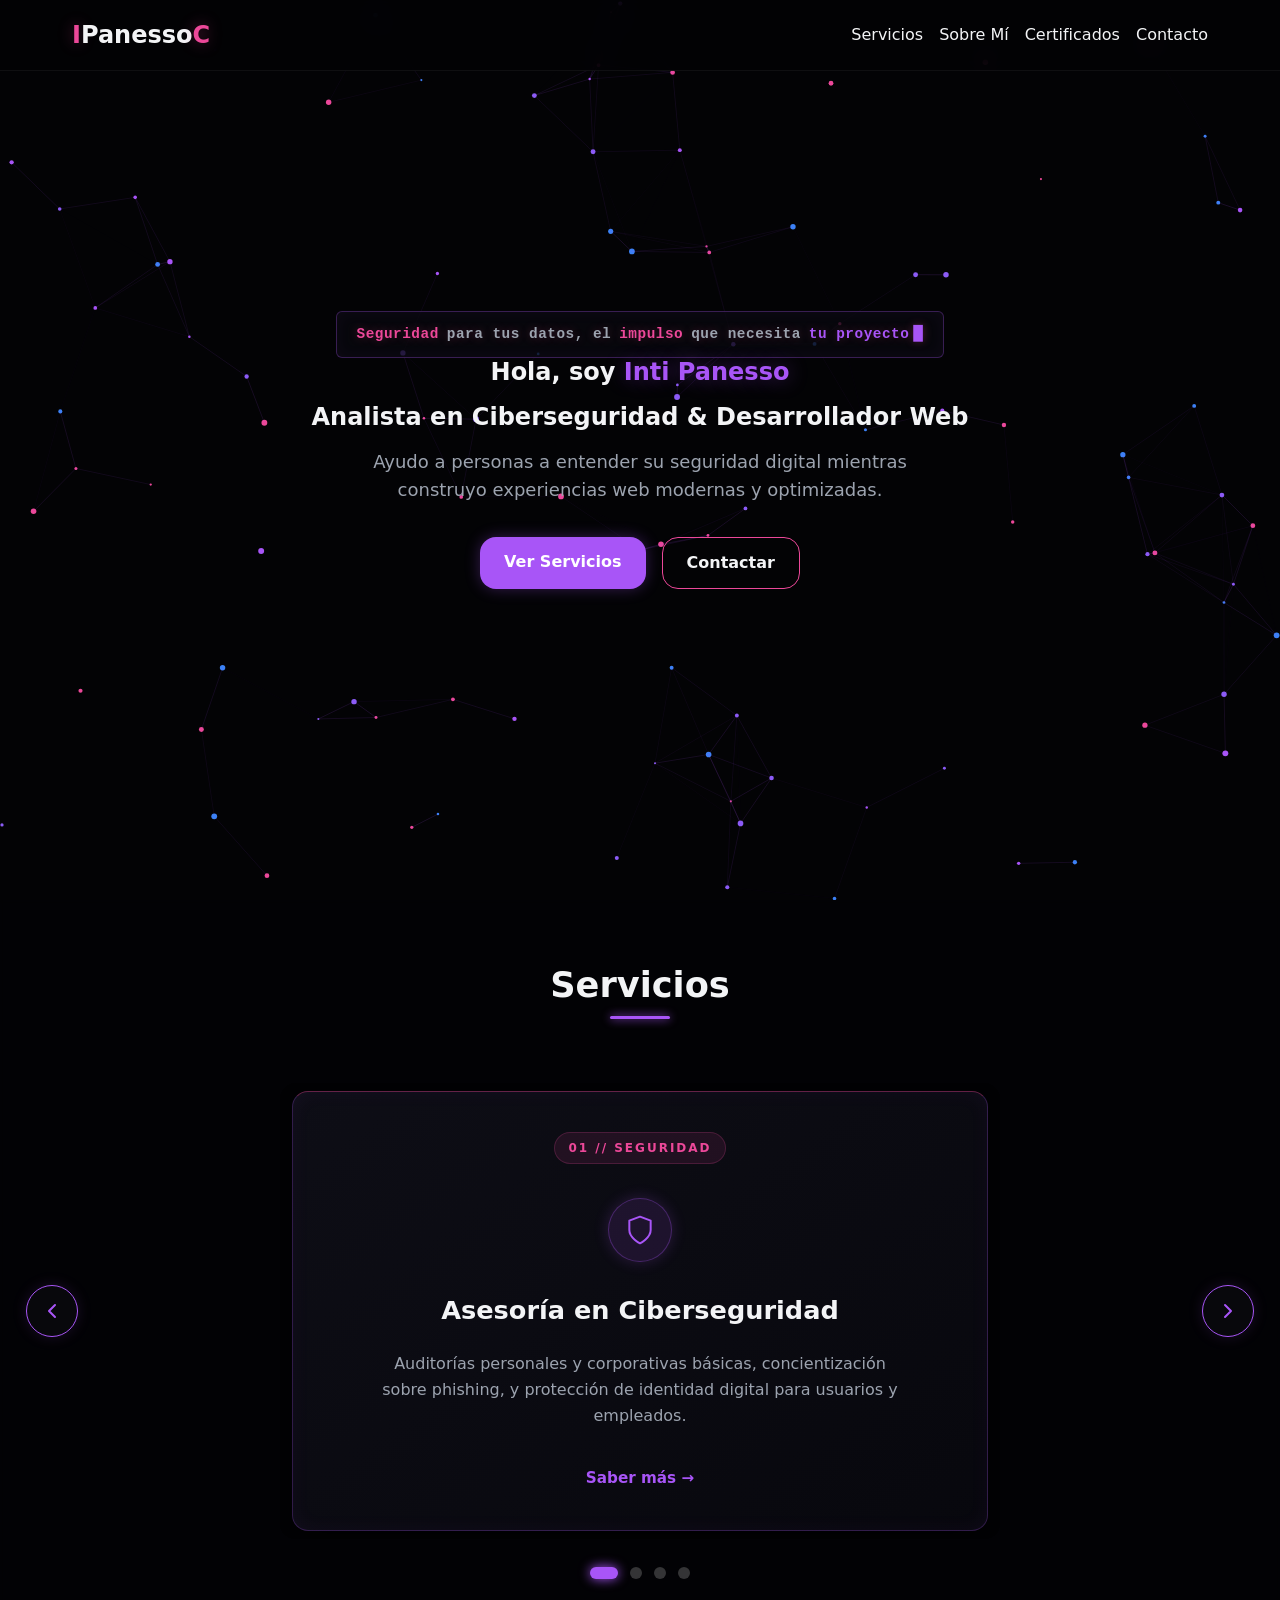
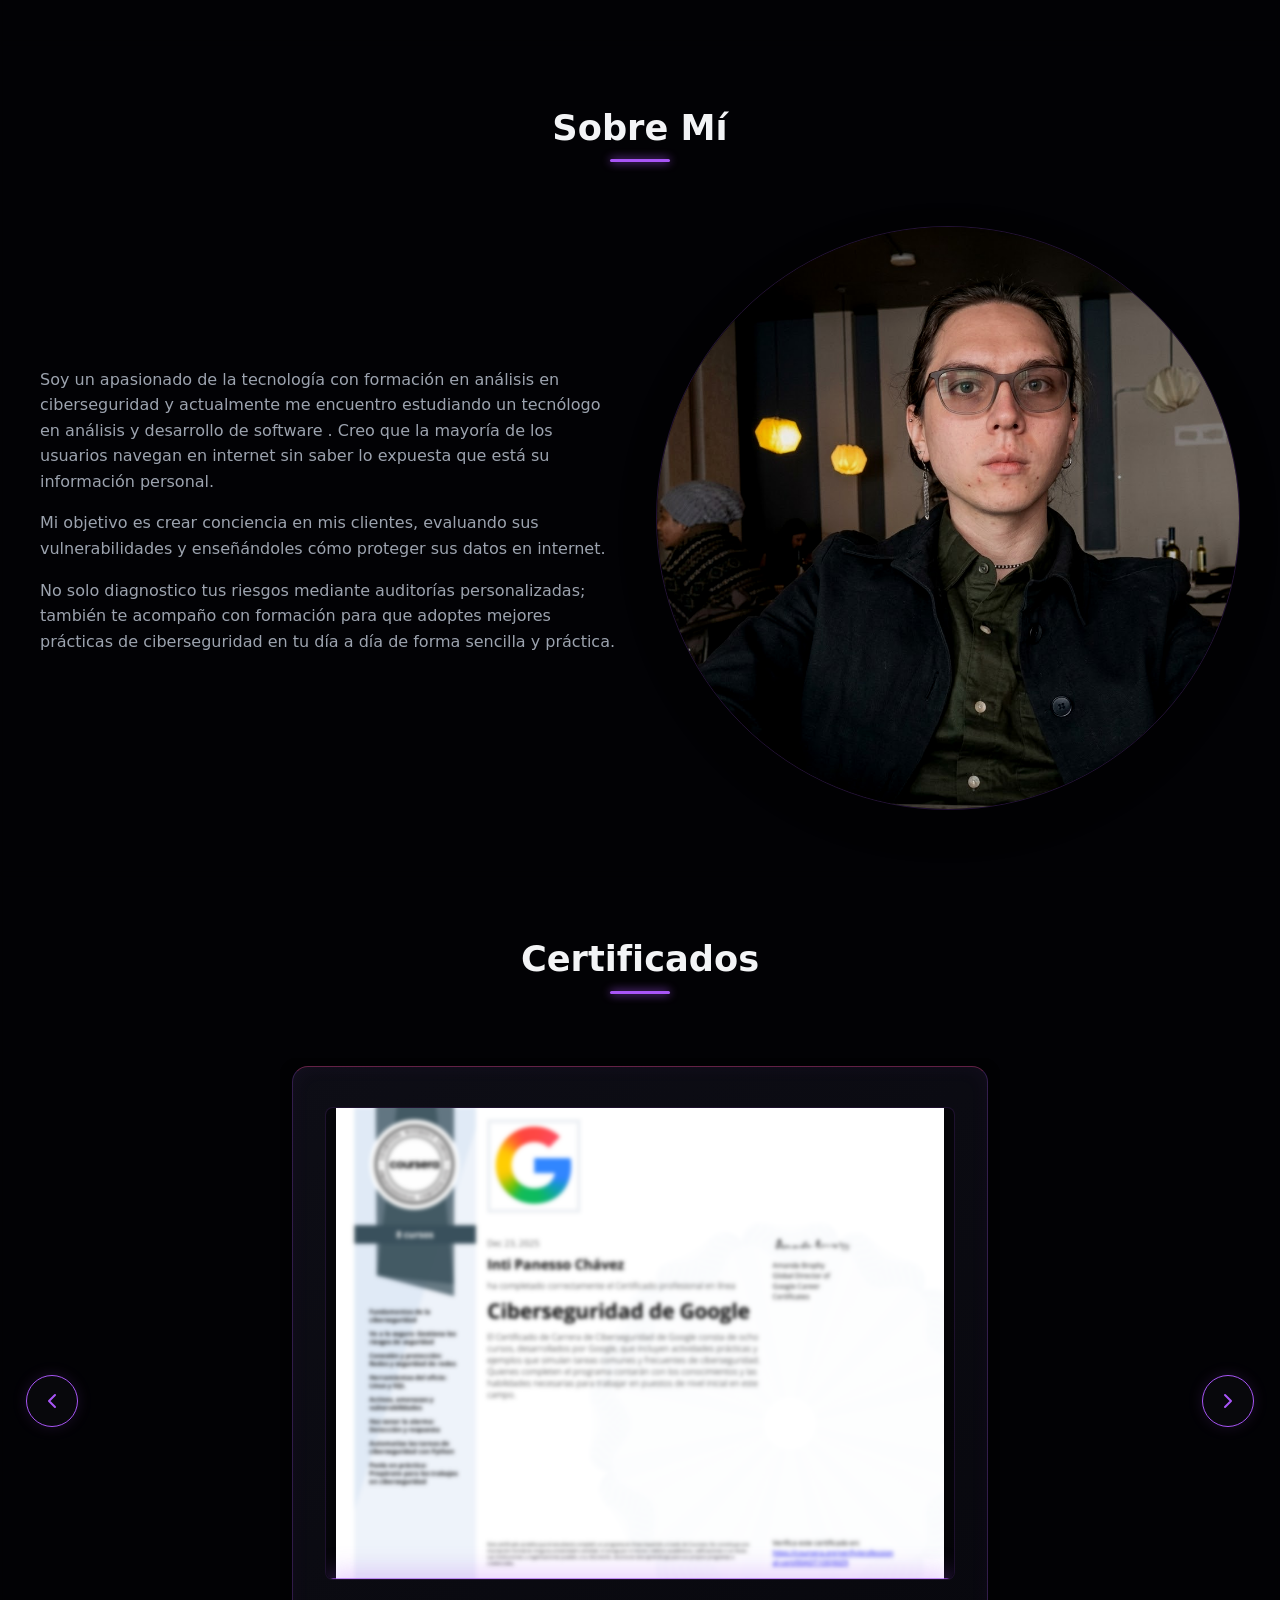
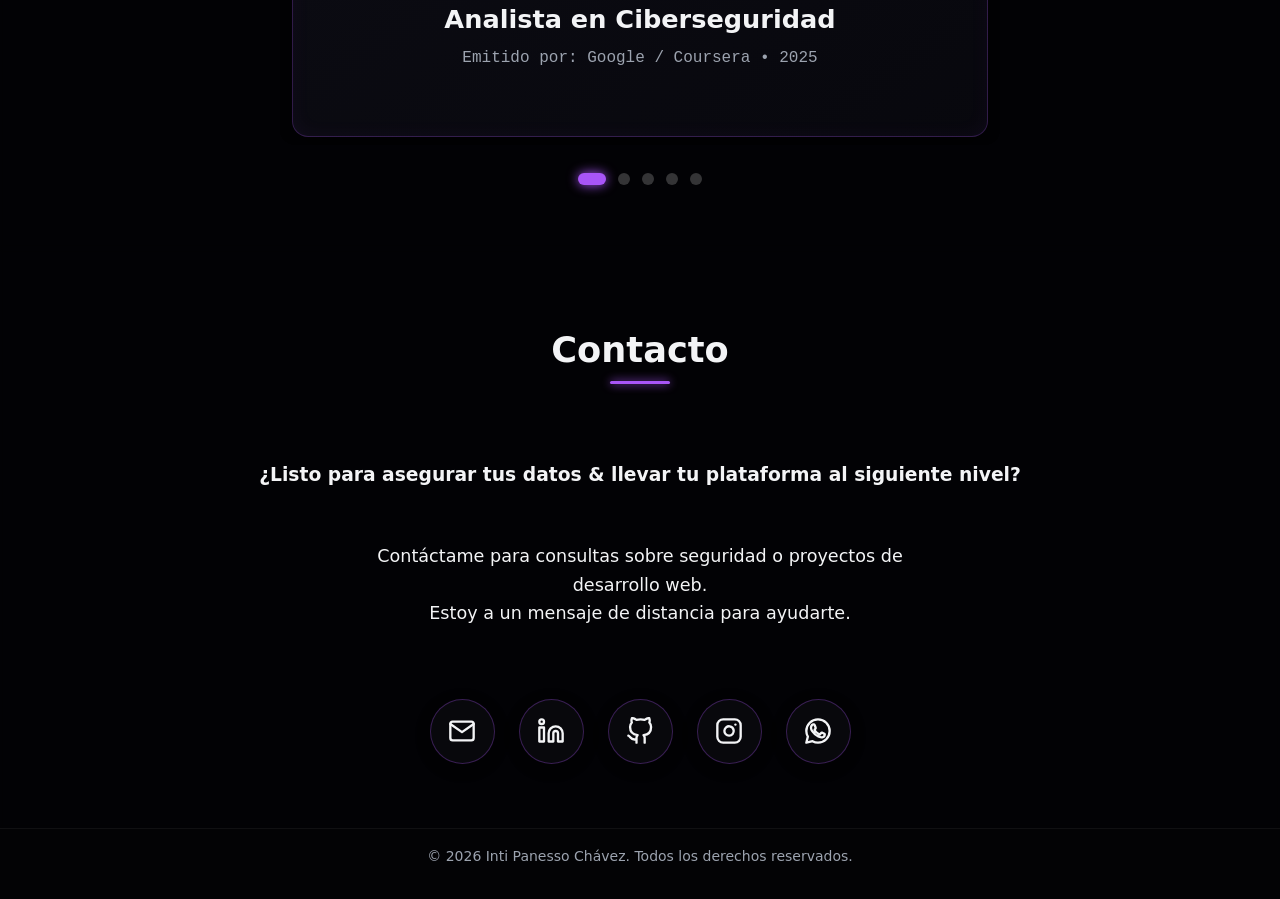
==== index.html @ 2a4e6e54 "Correcciones a texto about" ====
<!DOCTYPE html>
<html lang="es">
<head>
    <meta charset="UTF-8">
    <meta name="viewport" content="width=device-width, initial-scale=1.0">
    <title>IPanessoC | Portafolio Inti Panesso - Analista en Ciberseguridad & Desarrollador Web</title>
    <meta name="description" content="Sitio web personal y portafolio de IPanessoC (Inti Panesso C.). Analista en ciberseguridad, desarrollador, proyectos y contacto.">
    <meta name="robots" content="index, follow">
    <link rel="stylesheet" href="styles.css">
</head>
<body>
    <!-- Canvas de Fondo Global -->
    <canvas id="cyber-canvas"></canvas>

    <header class="header">
        <nav class="nav-container">
            <a href="#hero" class="logo"><span>I</span>Panesso<span>C</span></a>
            <!-- Botón Hamburguesa (Oculto en Desktop) -->
            <button class="mobile-menu-toggle" aria-label="Abrir menú" aria-expanded="false">
                <span class="bar top"></span>
                <span class="bar middle"></span>
                <span class="bar bottom"></span>
            </button>
            <ul class="nav-links">
                <li><a href="#services">Servicios</a></li>
                <li><a href="#about">Sobre Mí</a></li>
                <li><a href="#certificates">Certificados</a></li>
                <li><a href="#contact">Contacto</a></li>
            </ul>
        </nav>
    </header>

    <main class="main-content">
        <section id="hero" class="hero-section">
            <div class="hero-content">
                <!-- Carrusel terminal -->
                <div class="tagline terminal-tagline">
                    <span class="prompt">Seguridad</span> 
                    <span class="static-text"> para tus datos, el </span> 
                    <span class="prompt">impulso</span>
                    <span class="static-text"> que necesita</span> 
                    <span class="typing-container">
                        <span id="typewriter-target"></span><span class="cursor">█</span>
                    </span>
                </div>
                <h1>Hola, soy <span>Inti Panesso</span></h1>
                <h2>Analista en Ciberseguridad & Desarrollador Web</h2>
                <p class="hero-description">
                    Ayudo a personas a entender su seguridad digital mientras construyo experiencias web modernas y optimizadas.
                </p>
                <div class="cta-group">
                    <a href="#services" class="btn btn-primary">Ver Servicios</a>
                    <a href="#contact" class="btn btn-secondary">Contactar</a>
                </div>
            </div>
        </section>

        <div class="swipe-tutorial-overlay" id="swipe-tutorial" aria-hidden="true">
            <div class="tutorial-content">
                <div class="tutorial-icon">
                    <!-- Ícono simple de ratón/touchpad con flechas -->
                    <svg viewBox="0 0 24 24" fill="none" stroke="currentColor" stroke-width="2">
                        <path d="M7 11V7a5 5 0 0 1 10 0v4"></path>
                        <rect x="4" y="11" width="16" height="10" rx="2"></rect>
                        <path d="M9 16h6"></path>
                        <path d="M2 12h2m16 0h2"></path> <!-- Flechas laterales -->
                    </svg>
                </div>
                <p>Desliza para explorar</p>
            </div>
        </div>

        <!-- CARRUSEL DE SERVICIOS OPTIMIZADO -->
        <section id="services" class="section services-carousel-section">
            <div class="container">
                <h2 class="section-title">Servicios</h2>
            </div>
            
            <div class="carousel-wrapper">
                <!-- Botón Anterior -->
                <button class="carousel-btn prev-btn" aria-label="Servicio anterior">
                    <svg width="24" height="24" viewBox="0 0 24 24" fill="none" stroke="currentColor" stroke-width="2" stroke-linecap="round" stroke-linejoin="round">
                        <polyline points="15 18 9 12 15 6"></polyline>
                    </svg>
                </button>

                <!-- Área visible del carrusel -->
                <div class="carousel-viewport" tabindex="0" aria-label="Carrusel de servicios">
                    <div class="carousel-track">
                        <!-- Tarjeta 1 -->
                        <div class="carousel-slide">
                            <article class="service-card-content">
                                <div class="card-badge">01 // SEGURIDAD</div>
                                <div class="card-icon">
                                    <svg width="32" height="32" viewBox="0 0 24 24" fill="none" stroke="currentColor" stroke-width="1.5" stroke-linecap="round" stroke-linejoin="round"><path d="M12 22s8-4 8-10V5l-8-3-8 3v7c0 6 8 10 8 10z"></path></svg>
                                </div>
                                <h3>Asesoría en Ciberseguridad</h3>
                                <p>Auditorías personales y corporativas básicas, concientización sobre phishing, y protección de identidad digital para usuarios y empleados.</p>
                                <a href="#contact" class="card-link">Saber más &rarr;</a>
                            </article>
                        </div>
                        <!-- Tarjeta 2 -->
                        <div class="carousel-slide">
                            <article class="service-card-content">
                                <div class="card-badge">02 // DESARROLLO</div>
                                <div class="card-icon">
                                    <svg width="32" height="32" viewBox="0 0 24 24" fill="none" stroke="currentColor" stroke-width="1.5" stroke-linecap="round" stroke-linejoin="round"><polyline points="16 18 22 12 16 6"></polyline><polyline points="8 6 2 12 8 18"></polyline></svg>
                                </div>
                                <h3>Desarrollo Web Front-End</h3>
                                <p>Creación de sitios web modernos, responsivos y seguros utilizando las mejores prácticas de HTML, CSS y arquitecturas escalables.</p>
                                <a href="#contact" class="card-link">Saber más &rarr;</a>
                            </article>
                        </div>
                        <!-- Tarjeta 3 -->
                        <div class="carousel-slide">
                            <article class="service-card-content">
                                <div class="card-badge">03 // AUDITORÍA</div>
                                <div class="card-icon">
                                    <svg width="32" height="32" viewBox="0 0 24 24" fill="none" stroke="currentColor" stroke-width="1.5" stroke-linecap="round" stroke-linejoin="round"><circle cx="11" cy="11" r="8"></circle><line x1="21" y1="21" x2="16.65" y2="16.65"></line></svg>
                                </div>
                                <h3>Análisis de Vulnerabilidades</h3>
                                <p>Evaluación de aplicaciones web para detectar fallos de seguridad comunes antes de que puedan ser explotados por atacantes.</p>
                                <a href="#contact" class="card-link">Saber más &rarr;</a>
                            </article>
                        </div>
                        <!-- Tarjeta 4 -->
                        <div class="carousel-slide">
                            <article class="service-card-content">
                                <div class="card-badge">04 // INTELIGENCIA ARTIFICIAL</div>
                                <div class="card-icon">
                                    <svg width="32" height="32" viewBox="0 0 24 24" fill="none" stroke="currentColor" stroke-width="1.5" stroke-linecap="round" stroke-linejoin="round">
                                        <rect x="4" y="4" width="16" height="16" rx="2" ry="2"></rect>
                                        <rect x="9" y="9" width="6" height="6"></rect>
                                        <line x1="9" y1="1" x2="9" y2="4"></line>
                                        <line x1="15" y1="1" x2="15" y2="4"></line>
                                        <line x1="9" y1="20" x2="9" y2="23"></line>
                                        <line x1="15" y1="20" x2="15" y2="23"></line>
                                        <line x1="20" y1="9" x2="23" y2="9"></line>
                                        <line x1="20" y1="14" x2="23" y2="14"></line>
                                        <line x1="1" y1="9" x2="4" y2="9"></line>
                                        <line x1="1" y1="14" x2="4" y2="14"></line>
                                    </svg>
                                </div>
                                <h3>Optimización con Inteligencia Artificial</h3>
                                <p>Servicio de asistencia y consultoría (Prompter) para integrar herramientas de IA en tus flujos de trabajo diarios. Creación de prompts efectivos y automatización de tareas para multiplicar tu productividad.</p>
                                <a href="#contact" class="card-link">Saber más &rarr;</a>
                            </article>
                        </div>
                    </div>
                </div>

                <!-- Botón Siguiente -->
                <button class="carousel-btn next-btn" aria-label="Servicio siguiente">
                    <svg width="24" height="24" viewBox="0 0 24 24" fill="none" stroke="currentColor" stroke-width="2" stroke-linecap="round" stroke-linejoin="round">
                        <polyline points="9 18 15 12 9 6"></polyline>
                    </svg>
                </button>
            </div>

            <!-- Indicadores (Dots) de navegación -->
            <div class="carousel-dots" id="carousel-dots" aria-label="Indicadores de diapositiva"></div>
        </section>

        <section id="about" class="section">
            <div class="container">
                <h2 class="section-title">Sobre Mí</h2>
                <div class="grid-2-cols">
                    <div class="text-content">
                        <p>Soy un apasionado de la tecnología con formación en análisis en ciberseguridad y actualmente me encuentro estudiando un tecnólogo en análisis y desarrollo de software . Creo que la mayoría de los usuarios navegan en internet sin saber lo expuesta que está su información personal.</p>
                        <p>Mi objetivo es crear conciencia en mis clientes, evaluando sus vulnerabilidades y enseñándoles cómo proteger sus datos en internet.</p>
                        <p>No solo diagnostico tus riesgos mediante auditorías personalizadas; también te acompaño con formación para que adoptes mejores prácticas de ciberseguridad en tu día a día de forma sencilla y práctica.</p>
                    </div>
                    <div class="image-placeholder">
                        <img src="assets/fotoProfesional2.jpg" alt="Foto-Profesional" class="profile-image">
                    </div>
                </div>
            </div>
        </section>

        <!-- CARRUSEL DE CERTIFICACIONES -->
        <section id="certificates" class="section services-carousel-section">
            <div class="container">
                <h2 class="section-title">Certificados</h2>
            </div>
            <div class="carousel-module">
                <div class="carousel-wrapper">
                    
                    <!-- Controles -->
                    <button class="carousel-btn prev-btn" aria-label="Certificado anterior">
                        <svg width="24" height="24" viewBox="0 0 24 24" fill="none" stroke="currentColor" stroke-width="2" stroke-linecap="round" stroke-linejoin="round"><polyline points="15 18 9 12 15 6"></polyline></svg>
                    </button>

                    <div class="carousel-viewport" tabindex="0" aria-label="Carrusel de certificaciones">
                        <div class="carousel-track">
                            
                            <!-- Tarjeta de Certificado 1 -->
                            <div class="carousel-slide">
                                <article class="service-card-content cert-card">
                                    <a href="https://coursera.org/share/a89c77ea6b2059156a24b8277c5ef725" target="_blank" rel="noopener noreferrer" class="cert-image-wrapper">
                                        <img src="assets/certificadosEditados/Ciberseguridad de Google.png" alt="Certificado Ciberseguridad de Google" class="cert-img">
                                        
                                        <!-- Capa superpuesta (Overlay) -->
                                        <div class="cert-overlay">
                                            <p>Documento difuminado por seguridad. Haz clic aquí para ver la credencial oficial.</p>
                                        </div>
                                    </a>
                                    <div class="cert-text">
                                        <h3>Analista en Ciberseguridad</h3>
                                        <p>Emitido por:  Google / Coursera &bull; 2025</p>
                                    </div>
                                </article>
                            </div>

                            <!-- Tarjeta de Certificado 2 -->
                            <div class="carousel-slide">
                                <article class="service-card-content cert-card">
                                    <a href="https://coursera.org/share/e797d21c385540ccc65fad537aad1af3" target="_blank" rel="noopener noreferrer" class="cert-image-wrapper">
                                        <img src="assets/certificadosEditados/Google AI Essentials.png" alt="Certificado Google AI Essentials" class="cert-img">
                                        
                                        <!-- Capa superpuesta (Overlay) -->
                                        <div class="cert-overlay">
                                            <p>Documento difuminado por seguridad. Haz clic aquí para ver la credencial oficial.</p>
                                        </div>
                                    </a>
                                    <div class="cert-text">
                                        <h3> AI Essentials</h3>
                                        <p>Emitido por: Google / Coursera &bull; 2025</p>
                                    </div>
                                </article>
                            </div>

                            <!-- Tarjeta de Certificado 3 -->
                            <div class="carousel-slide">
                                <article class="service-card-content cert-card">
                                    <a href="https://coursera.org/share/20d06b09e0f05317a1068eca9f57a782" target="_blank" rel="noopener noreferrer" class="cert-image-wrapper">
                                        <img src="assets/certificadosEditados/Google Prompting Essentials.png" alt="Certificado Google Prompting Essential" class="cert-img">
                                        
                                        <!-- Capa superpuesta (Overlay) -->
                                        <div class="cert-overlay">
                                            <p>Documento difuminado por seguridad. Haz clic aquí para ver la credencial oficial.</p>
                                        </div>
                                    </a>
                                    <div class="cert-text">
                                        <h3> Prompting Essentials</h3>
                                        <p>Emitido por: Google / Coursera &bull; 2025</p>
                                    </div>
                                </article>
                            </div>

                            <!-- Tarjeta de Certificado 4 -->
                            <div class="carousel-slide">
                                <article class="service-card-content cert-card">
                                    <a href="https://platzi.com/p/Inti_Panesso/ruta/30052-ruta/diploma/detalle/" target="_blank" rel="noopener noreferrer" class="cert-image-wrapper">
                                        <img src="assets/certificadosEditados/fundamentos-programacion-software.png" alt="Certificado ruta fundamentos programacion de software" class="cert-img">
                                        
                                        <!-- Capa superpuesta (Overlay) -->
                                        <div class="cert-overlay">
                                            <p>Documento difuminado por seguridad. Haz clic aquí para ver la credencial oficial.</p>
                                        </div>
                                    </a>
                                    <div class="cert-text">
                                        <h3> Fundamentos de ingeniería de software</h3>
                                        <p>Emitido por: Platzi &bull; 2025</p>
                                    </div>
                                </article>
                            </div>

                            <!-- Tarjeta de Certificado 5 -->
                            <div class="carousel-slide">
                                <article class="service-card-content cert-card">
                                    <a href="https://platzi.com/p/Inti_Panesso/curso/12323-course/diploma/detalle/" target="_blank" rel="noopener noreferrer" class="cert-image-wrapper">
                                        <img src="assets/certificadosEditados/Prompt Engineering.png" alt="Certificado Prompt Engineering" class="cert-img">
                                        
                                        <!-- Capa superpuesta (Overlay) -->
                                        <div class="cert-overlay">
                                            <p>Documento difuminado por seguridad. Haz clic aquí para ver la credencial oficial.</p>
                                        </div>
                                    </a>
                                    <div class="cert-text">
                                        <h3> Prompt Engineering</h3>
                                        <p>Emitido por: Platzi &bull; 2026</p>
                                    </div>
                                </article>
                            </div>

                        </div>
                    </div>

                    <button class="carousel-btn next-btn" aria-label="Certificado siguiente">
                        <svg width="24" height="24" viewBox="0 0 24 24" fill="none" stroke="currentColor" stroke-width="2" stroke-linecap="round" stroke-linejoin="round"><polyline points="9 18 15 12 9 6"></polyline></svg>
                    </button>
                </div>    
                
                <!-- Puntos dinámicos -->
                <div class="carousel-dots" aria-label="Indicadores de diapositiva"></div>
            </div>
        </section>

        <section id="contact" class="section">
            <div class="container text-center">
                <h2 class="section-title">Contacto</h2>
                <h3>¿Listo para asegurar tus datos & llevar tu plataforma al siguiente nivel?</h3>
                <p>Contáctame para consultas sobre seguridad o proyectos de desarrollo web.
                <br>
                Estoy a un mensaje de distancia para ayudarte.</p>
                <div class="social-bubbles mt-2">
                    <!-- Gmail -->
                    <a href="mailto:intipanessochavez@gmail.com" class="social-bubble gmail" aria-label="Contáctame por correo" data-tooltip="intipanessochavez@gmail.com">
                        <svg viewBox="0 0 24 24" fill="none" stroke="currentColor" stroke-width="2" stroke-linecap="round" stroke-linejoin="round"><path d="M4 4h16c1.1 0 2 .9 2 2v12c0 1.1-.9 2-2 2H4c-1.1 0-2-.9-2-2V6c0-1.1.9-2 2-2z"></path><polyline points="22,6 12,13 2,6"></polyline></svg>
                    </a>
                    
                    <!-- LinkedIn (NUEVO) -->
                    <a href="https://www.linkedin.com/in/inti-panesso-chávez-2b2260362" target="_blank" rel="noopener noreferrer" class="social-bubble linkedin" aria-label="Conecta conmigo en LinkedIn" data-tooltip="Inti Panesso Chávez">
                        <svg viewBox="0 0 24 24" fill="none" stroke="currentColor" stroke-width="2" stroke-linecap="round" stroke-linejoin="round"><path d="M16 8a6 6 0 0 1 6 6v7h-4v-7a2 2 0 0 0-2-2 2 2 0 0 0-2 2v7h-4v-7a6 6 0 0 1 6-6z"></path><rect x="2" y="9" width="4" height="12"></rect><circle cx="4" cy="4" r="2"></circle></svg>
                    </a>

                    <!-- GitHub -->
                    <a href="https://github.com/IPanessoC" target="_blank" rel="noopener noreferrer" class="social-bubble github" aria-label="Visita mi perfil de GitHub" data-tooltip="@IPanessoC">
                        <svg viewBox="0 0 24 24" fill="none" stroke="currentColor" stroke-width="2" stroke-linecap="round" stroke-linejoin="round"><path d="M9 19c-5 1.5-5-2.5-7-3m14 6v-3.87a3.37 3.37 0 0 0-.94-2.61c3.14-.35 6.44-1.54 6.44-7A5.44 5.44 0 0 0 20 4.77 5.07 5.07 0 0 0 19.91 1S18.73.65 16 2.48a13.38 13.38 0 0 0-7 0C6.27.65 5.09 1 5.09 1A5.07 5.07 0 0 0 5 4.77a5.44 5.44 0 0 0-1.5 3.78c0 5.42 3.3 6.61 6.44 7A3.37 3.37 0 0 0 9 18.13V22"></path></svg>
                    </a>
                    
                    <!-- Instagram -->
                    <a href="https://instagram.com/tu-usuario" target="_blank" rel="noopener noreferrer" class="social-bubble instagram" aria-label="Sígueme en Instagram" data-tooltip="@IG">
                        <svg viewBox="0 0 24 24" fill="none" stroke="currentColor" stroke-width="2" stroke-linecap="round" stroke-linejoin="round"><rect x="2" y="2" width="20" height="20" rx="5" ry="5"></rect><path d="M16 11.37A4 4 0 1 1 12.63 8 4 4 0 0 1 16 11.37z"></path><line x1="17.5" y1="6.5" x2="17.51" y2="6.5"></line></svg>
                    </a>
                    
                    <!-- WhatsApp (CORREGIDO) -->
                    <a href="https://wa.me/573332356966" target="_blank" rel="noopener noreferrer" class="social-bubble whatsapp" aria-label="Escríbeme por WhatsApp" data-tooltip="+57 333 2356966">
                        <svg viewBox="0 0 24 24" fill="none" stroke="currentColor" stroke-width="2" stroke-linecap="round" stroke-linejoin="round">
                            <path d="M17.498 14.382c-.301-.15-1.767-.867-2.04-.966-.273-.101-.473-.15-.673.15-.197.295-.771.964-.944 1.162-.175.195-.349.21-.646.06-.297-.15-1.265-.476-2.411-1.502-.888-.79-1.486-1.77-1.66-2.07-.174-.3-.019-.465.13-.615.136-.135.301-.345.451-.523.146-.181.194-.301.297-.502.098-.203.048-.379-.029-.523-.071-.15-.67-1.616-.92-2.207-.241-.579-.487-.501-.671-.51l-.573-.01c-.198 0-.52.074-.792.369-.272.295-1.04 1.01-1.04 2.459s1.065 2.856 1.217 3.048c.146.2 2.074 3.167 5.021 4.437 2.946 1.27 2.946.846 3.47.785.518-.057 1.666-.68 1.9-1.34.23-.655.23-1.217.16-1.34-.069-.115-.271-.184-.572-.335z"></path>
                            <path d="M12.001 22.004c-1.644 0-3.25-.443-4.664-1.275L2 22l1.298-5.183A9.957 9.957 0 0 1 2 12c0-5.514 4.486-10 10-10s10 4.486 10 10-4.485 10-9.999 10z"></path>
                        </svg>
                    </a>
                </div>
            </div>
        </section>
    </main>

    <footer class="footer">
        <p>&copy; 2026 Inti Panesso Chávez. Todos los derechos reservados.</p>
    </footer>

    <!-- Dependencias de GSAP -->
    <script src="https://cdnjs.cloudflare.com/ajax/libs/gsap/3.12.2/gsap.min.js"></script>
    <script src="script.js"></script>
</body>
</html>
---- styles.css ----
/* Variables de CSS - Tema Oscuro Profundo (Cyberpunk Morado/Rosado) */
:root {
    --bg-main: #030305;
    --bg-alt: #09090E;
    --text-main: #F3F4F6;
    --text-muted: #9CA3AF;
    
    --accent-primary: #A855F7;   /* Púrpura eléctrico */
    --accent-secondary: #EC4899; /* Rosa neón */
    
    --font-sans: system-ui, -apple-system, sans-serif;
    --spacing-sm: 0.5rem;
    --spacing-md: 1rem;
    --spacing-lg: 2rem;
    --spacing-xl: 4rem;
    --border-radius: 16px;

    /* Dimensiones de las tarjetas */
    --card-min-height: 440px; 
}

* {
    margin: 0;
    padding: 0;
    box-sizing: border-box;
}

body {
    font-family: var(--font-sans);
    background-color: var(--bg-main);
    color: var(--text-main);
    line-height: 1.6;
    overflow-x: hidden;
}

/* Canvas de Fondo Global Fijo */
#cyber-canvas {
    position: fixed;
    top: 0;
    left: 0;
    width: 100vw;
    height: 100vh;
    z-index: -1; 
    pointer-events: none; 
    background: var(--bg-main);
}

/* Tipografía y Textos */
h1, h2, h3 { line-height: 1.2; margin-bottom: var(--spacing-md); }
h1 span { color: var(--accent-primary); text-shadow: 0 0 20px rgba(168, 85, 247, 0.4); }
p { color: var(--text-muted); margin-bottom: var(--spacing-md); }

/* Navegación */
.header {
    position: fixed;
    top: 0; width: 100%;
    background: rgba(3, 3, 5, 0.85);
    backdrop-filter: blur(12px);
    z-index: 100;
    border-bottom: 1px solid rgba(255,255,255,0.05);
}

.nav-container {
    display: flex;
    justify-content: space-between;
    align-items: center;
    padding: var(--spacing-md) var(--spacing-lg);
    max-width: 1200px;
    margin: 0 auto;
}

.logo { font-size: 1.5rem; font-weight: bold; color: var(--text-main); text-decoration: none; }
.logo span { color: var(--accent-secondary); text-shadow: 0 0 15px rgba(236, 72, 153, 0.4); }

.nav-links { display: flex; gap: var(--spacing-md); list-style: none; }
.nav-links a { color: var(--text-main); text-decoration: none; font-weight: 500; transition: color 0.3s; }
.nav-links a:hover { color: var(--accent-primary); }

/* Secciones Generales */
.section { 
    padding: var(--spacing-xl) var(--spacing-lg); 
    background: rgba(3, 3, 5, 0.4);
    backdrop-filter: blur(2px);
}
.container { max-width: 1200px; margin: 0 auto; }

.section-title { font-size: 2.2rem; text-align: center; margin-bottom: var(--spacing-xl); position: relative; }
.section-title::after {
    content: ''; display: block; width: 60px; height: 3px;
    background: var(--accent-primary); margin: 10px auto 0; border-radius: 2px;
    box-shadow: 0 0 10px var(--accent-primary);
}

/* Hero Section */
.hero-section {
    position: relative;
    min-height: 100vh;
    display: flex;
    align-items: center;
    padding: var(--spacing-lg);
}

.hero-content {
    max-width: 800px;
    margin: 0 auto;
    text-align: center;
}

.tagline { color: var(--accent-secondary); text-transform: uppercase; letter-spacing: 2px; font-size: 0.875rem; font-weight: 600; text-shadow: 0 0 10px rgba(236, 72, 153, 0.3); }
.hero-description { font-size: 1.125rem; max-width: 600px; margin: 0 auto var(--spacing-lg); }

/* Botones */
.btn {
    display: inline-block; padding: 0.75rem 1.5rem; border-radius: var(--border-radius);
    text-decoration: none; font-weight: 600; cursor: pointer; border: none;
    transition: transform 0.2s ease, box-shadow 0.2s ease;
}
.btn-primary { background-color: var(--accent-primary); color: #fff; box-shadow: 0 0 15px rgba(168, 85, 247, 0.3); }
.btn-primary:hover { box-shadow: 0 0 25px rgba(168, 85, 247, 0.6); transform: translateY(-2px); }
.btn-secondary { background-color: transparent; color: var(--text-main); border: 1px solid var(--accent-secondary); }
.btn-secondary:hover { background-color: rgba(236, 72, 153, 0.1); transform: translateY(-2px); }
.cta-group { display: flex; gap: 1rem; justify-content: center; }

.grid-2-cols { display: grid; grid-template-columns: 1fr; gap: var(--spacing-lg); }
@media (min-width: 768px) { .grid-2-cols { grid-template-columns: 1fr 1fr; align-items: center; } }
.placeholder-box { width: 100%; height: 300px; background: rgba(9, 9, 14, 0.8); border: 2px dashed rgba(168, 85, 247, 0.3); display: flex; align-items: center; justify-content: center; border-radius: var(--border-radius); color: var(--text-muted); }

/* =========================================
   EFECTO TERMINAL (TYPEWRITER)
   ========================================= */
.terminal-tagline {
    display: inline-flex;
    align-items: center;
    flex-wrap: wrap;
    justify-content: center;
    gap: 0.5rem;
    
    /* Estética de consola */
    font-family: "Fira Code", "Courier New", monospace; 
    font-size: 0.9rem;
    text-transform: none; /* Sobrescribimos el uppercase original */
    letter-spacing: 0.5px;
    
    background: rgba(9, 9, 14, 0.8);
    padding: 0.6rem 1.2rem;
    border-radius: 6px;
    border: 1px solid rgba(168, 85, 247, 0.3); /* Morado base */
    box-shadow: inset 0 0 15px rgba(168, 85, 247, 0.05);
}

.terminal-tagline .prompt {
    color: var(--accent-secondary); /* Rosa para contrastar el inicio */
    font-weight: bold;
}

.terminal-tagline .static-text {
    color: var(--text-muted);
}

.terminal-tagline .typing-container {
    display: inline-flex;
    align-items: center;
}

#typewriter-target {
    color: var(--accent-primary); /* Morado para el texto dinámico */
    font-weight: 600;
}

.terminal-tagline .cursor {
    color: var(--accent-primary);
    font-size: 1rem;
    margin-left: 4px;
    /* Animación del parpadeo del cursor */
    animation: blinkCursor 1s step-start infinite;
}

@keyframes blinkCursor {
    50% { opacity: 0; }
}

/* Ajuste responsivo para que no se rompa feo en móviles */
@media (max-width: 768px) {
    .terminal-tagline {
        font-size: 0.8rem;
        padding: 0.5rem 1rem;
    }
}

/* =========================================
   TARJETAS DE CERTIFICACIONES
   ========================================= */

/* Modificamos el layout interno para los certificados */
.cert-card {
    padding: 1.5rem; /* Menos padding para darle espacio al certificado */
    justify-content: flex-start;
    gap: 1.5rem;
}

/* El contenedor del certificado */
.cert-image-wrapper {
    width: 100%;
    /* Un aspect-ratio clásico de certificado apaisado (landscape) */
    aspect-ratio: 4 / 3; 
    background: rgba(0, 0, 0, 0.4);
    border-radius: 8px;
    border: 1px solid rgba(168, 85, 247, 0.15);
    overflow: hidden;
    position: relative;
    display: block;
    align-items: center;
    justify-content: center;
    cursor: pointer;
    text-decoration: none;
}

.cert-img {
    width: 100%;
    height: 100%;
    /* CONTAIN: Asegura que todo el texto/firmas del certificado se lea sin recortarse */
    object-fit: contain; 
    filter: drop-shadow(0 4px 10px rgba(0,0,0,0.5));
    transition: filter 0.5s ease, transform 0.5s ease;
}

.cert-overlay {
    position: absolute;
    bottom: 0;
    left: 0;
    width: 100%;
    
    /* Estética coherente con el portafolio */
    background: rgba(9, 9, 14, 0.90);
    backdrop-filter: blur(4px);
    border-top: 1px solid var(--accent-primary);
    box-shadow: 0 -5px 25px rgba(168, 85, 247, 0.3);
    
    padding: 1.25rem 1rem;
    display: flex;
    align-items: center;
    justify-content: center;
    
    /* Lo escondemos desplazándolo el 100% de su altura hacia abajo */
    transform: translateY(100%);
    
    /* Easing con un ligero rebote elástico que ya usamos en los botones sociales */
    transition: transform 0.4s cubic-bezier(0.175, 0.885, 0.32, 1.275);
}

.cert-overlay p {
    color: var(--text-main);
    font-size: 0.85rem;
    font-weight: 600;
    line-height: 1.3;
    margin: 0;
    text-align: center;
    /* Resplandor sutil en el texto para que resalte */
    text-shadow: 0 0 8px rgba(168, 85, 247, 0.6); 
}

/* 
   ESTADOS HOVER Y ACCESIBILIDAD (FOCUS)
*/
/* 1. Difuminamos y oscurecemos la imagen un poco */
.cert-image-wrapper:hover .cert-img,
.cert-image-wrapper:focus-visible .cert-img {
    filter: blur(6px) brightness(0.6);
    transform: scale(1.03); /* Efecto parallax mínimo */
}

/* 2. Deslizamos el overlay hacia su posición original */
.cert-image-wrapper:hover .cert-overlay,
.cert-image-wrapper:focus-visible .cert-overlay {
    transform: translateY(0);
}

/* 3. Indicador visual claro para navegación por teclado */
.cert-image-wrapper:focus-visible {
    outline: 2px solid var(--accent-primary);
    outline-offset: 4px;
}

/* Tipografía de los certificados */
.cert-text h3 {
    font-size: 1.4rem;
    margin-bottom: 0.25rem;
    color: var(--text-main);
}

.cert-text p {
    font-size: 0.9rem;
    color: var(--accent-secondary);
    font-family: monospace; /* Le da un toque "tech" o de código */
    margin-bottom: 0;
}

@media (max-width: 768px) {
    .cert-image-wrapper { aspect-ratio: 1 / 1; /* Ajuste en móviles si es necesario */ }
}

/* =========================================
   CONTENEDOR DE IMAGEN Y COMPORTAMIENTO FLUIDO
   ========================================= */

.image-placeholder {
    width: 100%;
    /* Mantenemos una altura mínima para que no colapse antes de cargar la imagen */
    min-height: 300px; 
    /* Si quieres que la imagen ocupe exactamente la altura del texto de al lado en desktop, puedes usar height: 100% */
    
    border-radius: var(--border-radius); /* Mantiene la coherencia de tu UI */
    
    /* CRÍTICO: Esto recorta cualquier parte de la imagen que se salga de los bordes redondeados */
    overflow: hidden; 
    
    position: relative;

    border-radius: 50%;
    
    /* Un toque de integración con tu tema oscuro/cyberpunk */
    border: 1px solid rgba(168, 85, 247, 0.2); 
    box-shadow: 0 15px 35px rgba(0, 0, 0, 0.4), inset 0 0 20px rgba(168, 85, 247, 0.05);
}

.profile-image {
    width: 100%;
    height: 100%;
    
    /* LA MAGIA: Asegura que la imagen llene el contenedor sin deformarse, recortando los bordes si es necesario */
    object-fit: cover; 
    
    /* Asegura que el centro de la imagen (usualmente tu rostro) sea el punto de anclaje al recortar */
    object-position: center; 
    
    /* Elimina el pequeño espacio fantasma que los navegadores dejan debajo de las imágenes por defecto */
    display: block; 
    
    /* Preparamos la imagen para una transición suave de hardware (GPU) */
    transition: transform 0.6s cubic-bezier(0.33, 1, 0.68, 1);
    
    /* Opcional: Si tu foto es muy brillante, puedes bajarle un poco el brillo en estado normal para que encaje con el modo oscuro */
    filter: brightness(0.9) contrast(1.1);
}

/* Efecto Hover: Pequeño zoom (Scale) para dar profundidad */
.image-placeholder:hover .profile-image {
    transform: scale(1.05);
    filter: brightness(1) contrast(1.1); /* Ilumina la imagen al pasar el mouse */
}

/* =========================================
   CARRUSEL DE SERVICIOS
   ========================================= */
.services-carousel-section {
    position: relative;
    padding: var(--spacing-xl) 0;
}

.carousel-wrapper {
    position: relative;
    width: 100%;
    display: flex;
    align-items: center;
    justify-content: center;
    padding: 0 4rem;
}

.carousel-viewport {
    width: 100%;
    max-width: 720px;
    overflow: visible;
    border-radius: var(--border-radius);
    outline: none;
    perspective: 1200px;
    perspective-origin: center center;
}

.carousel-viewport:focus-visible {
    box-shadow: 0 0 0 2px var(--accent-primary);
}

.carousel-track {
    display: flex;
    width: 100%;
    position: relative;
    transform-style: preserve-3d;
    will-change: transform, height;
}

.carousel-slide {
    flex: 0 0 100%;
    display: flex;
    justify-content: center;
    align-items: stretch;
    padding: 0.5rem 0.75rem;
    backface-visibility: hidden;
    -webkit-backface-visibility: hidden;
    will-change: transform, opacity;
}

.service-card-content {
    background: linear-gradient(145deg, rgba(15, 15, 24, 0.9), rgba(8, 8, 14, 0.95));
    border: 1px solid rgba(168, 85, 247, 0.25);
    border-top: 1px solid rgba(236, 72, 153, 0.4);
    padding: 2.5rem 2rem;
    border-radius: var(--border-radius);
    width: 100%;
    min-height: var(--card-min-height); /* ALTURA MAYOR CONFIGURADA */
    display: flex;
    flex-direction: column;
    justify-content: space-between;
    align-items: center;
    text-align: center;
    box-shadow: 0 15px 35px rgba(0, 0, 0, 0.6), inset 0 0 20px rgba(168, 85, 247, 0.05);
    transition: transform 0.3s ease, border-color 0.3s ease, box-shadow 0.3s ease;
    position: relative;
}

.service-card-content:hover {
    transform: translateY(-4px);
    border-color: rgba(236, 72, 153, 0.6);
    box-shadow: 0 20px 45px rgba(0, 0, 0, 0.8), 0 0 25px rgba(168, 85, 247, 0.25);
}

/* Elementos gráficos dentro de la tarjeta */
.card-badge {
    font-size: 0.75rem;
    font-weight: 700;
    letter-spacing: 2px;
    color: var(--accent-secondary);
    background: rgba(236, 72, 153, 0.1);
    padding: 0.35rem 0.85rem;
    border-radius: 20px;
    border: 1px solid rgba(236, 72, 153, 0.2);
}

.card-icon {
    margin: 1.25rem 0;
    width: 64px;
    height: 64px;
    border-radius: 50%;
    background: rgba(168, 85, 247, 0.12);
    border: 1px solid rgba(168, 85, 247, 0.3);
    color: var(--accent-primary);
    display: flex;
    align-items: center;
    justify-content: center;
    box-shadow: 0 0 15px rgba(168, 85, 247, 0.2);
}

.service-card-content h3 {
    color: var(--text-main);
    font-size: 1.6rem;
    font-weight: 700;
    margin-bottom: 0.75rem;
}

.service-card-content p {
    font-size: 1rem;
    line-height: 1.6;
    color: var(--text-muted);
    max-width: 520px;
    margin-bottom: 1.5rem;
}

.card-link {
    color: var(--accent-primary);
    text-decoration: none;
    font-weight: 600;
    font-size: 0.95rem;
    transition: color 0.2s ease, transform 0.2s ease;
}

.card-link:hover {
    color: var(--accent-secondary);
    transform: translateX(3px);
}

/* Controles (Flechas) */
.carousel-btn {
    position: absolute;
    top: 50%;
    transform: translateY(-50%);
    background: rgba(9, 9, 14, 0.9);
    border: 1px solid var(--accent-primary);
    color: var(--accent-primary);
    width: 52px;
    height: 52px;
    border-radius: 50%;
    display: flex;
    align-items: center;
    justify-content: center;
    cursor: pointer;
    z-index: 10;
    transition: all 0.3s cubic-bezier(0.4, 0, 0.2, 1);
    box-shadow: 0 0 15px rgba(168, 85, 247, 0.15);
}

.carousel-btn:hover {
    background: var(--accent-primary);
    color: #fff;
    box-shadow: 0 0 25px rgba(168, 85, 247, 0.6);
    transform: translateY(-50%) scale(1.1);
}

.prev-btn { left: 2%; }
.next-btn { right: 2%; }

/* Indicadores de Puntos (Dots) */
.carousel-dots {
    display: flex;
    justify-content: center;
    align-items: center;
    gap: 0.75rem;
    margin-top: 1.75rem;
}

.dot {
    width: 12px;
    height: 12px;
    border-radius: 50%;
    background: rgba(255, 255, 255, 0.2);
    border: none;
    cursor: pointer;
    transition: all 0.3s ease;
}

.dot:hover {
    background: rgba(168, 85, 247, 0.5);
}

.dot.active {
    background: var(--accent-primary);
    width: 28px;
    border-radius: 10px;
    box-shadow: 0 0 12px var(--accent-primary);
}

@media (max-width: 768px) {
    :root {
        --card-min-height: 380px;
    }
    .carousel-wrapper { padding: 0 1rem; }
    .prev-btn { left: 0.5rem; width: 42px; height: 42px; }
    .next-btn { right: 0.5rem; width: 42px; height: 42px; }
    .service-card-content { padding: 1.75rem 1.25rem; }
}

.mt-2 { margin-top: var(--spacing-lg); }
.text-center { text-align: center; }
.footer { text-align: center; padding: var(--spacing-md); background: var(--bg-main); border-top: 1px solid rgba(255,255,255,0.05); color: var(--text-muted); font-size: 0.875rem; position: relative; z-index: 2; }

/* =========================================
   BURBUJAS SOCIALES DE CONTACTO
   ========================================= */
.social-bubbles {
    display: flex;
    gap: 1.5rem;
    justify-content: center;
    align-items: center;
}

.social-bubble {
    width: 65px;
    height: 65px;
    border-radius: 50%;
    background: rgba(9, 9, 14, 0.9);
    border: 1px solid rgba(168, 85, 247, 0.3); /* Morado base sutil */
    display: flex;
    position: relative;
    align-items: center;
    justify-content: center;
    color: var(--text-main);
    transition: all 0.4s cubic-bezier(0.175, 0.885, 0.32, 1.275); /* Easing con un pequeño rebote */
    box-shadow: 0 4px 15px rgba(0, 0, 0, 0.3);
}

.social-bubble svg {
    width: 28px;
    height: 28px;
    transition: transform 0.3s ease;
}

/* Efectos Hover por Marca */
.social-bubble:hover {
    transform: translateY(-8px);
}

.social-bubble:hover svg {
    transform: scale(1.15);
}

/* Colores específicos que reemplazan el borde y generan brillo */
.social-bubble.gmail:hover {
    border-color: #EA4335;
    color: #EA4335;
    box-shadow: 0 10px 25px rgba(234, 67, 53, 0.4), inset 0 0 10px rgba(234, 67, 53, 0.2);
}

.social-bubble.linkedin:hover {
    border-color: #0A66C2;
    color: #0A66C2;
    box-shadow: 0 10px 25px rgba(10, 102, 194, 0.4), inset 0 0 10px rgba(10, 102, 194, 0.2);
}

.social-bubble.github:hover {
    border-color: #ffffff;
    color: #ffffff;
    box-shadow: 0 10px 25px rgba(255, 255, 255, 0.4), inset 0 0 10px rgba(255, 255, 255, 0.2);
}

.social-bubble.instagram:hover {
    border-color: #E1306C;
    color: #E1306C;
    box-shadow: 0 10px 25px rgba(225, 48, 108, 0.4), inset 0 0 10px rgba(225, 48, 108, 0.2);
}

.social-bubble.whatsapp:hover {
    border-color: #25D366;
    color: #25D366;
    box-shadow: 0 10px 25px rgba(37, 211, 102, 0.4), inset 0 0 10px rgba(37, 211, 102, 0.2);
}

/* Responsivo para móviles */
@media (max-width: 768px) {
    .social-bubbles { gap: 1rem; }
    .social-bubble { width: 55px; height: 55px; }
    .social-bubble svg { width: 24px; height: 24px; }
}

/* =========================================
   TOOLTIPS DE LAS BURBUJAS SOCIALES
   ========================================= */

/* 1. La caja de texto del Tooltip */
.social-bubble::before {
    content: attr(data-tooltip); /* Toma el texto mágicamente del HTML */
    position: absolute;
    bottom: 130%; /* Lo posiciona arriba de la burbuja */
    left: 50%;
    
    /* Centrado horizontal y desplazado un poco hacia abajo para la animación de entrada */
    transform: translateX(-50%) translateY(10px); 
    
    background: rgba(9, 9, 14, 0.95);
    border: 1px solid rgba(168, 85, 247, 0.3); /* Morado base */
    color: var(--text-main);
    padding: 0.4rem 0.8rem;
    border-radius: 8px;
    font-size: 0.75rem;
    font-weight: 600;
    white-space: nowrap; /* Evita que el texto se parta en dos líneas */
    
    /* Estado inicial invisible */
    opacity: 0;
    visibility: hidden;
    pointer-events: none; /* CRÍTICO: Evita que el tooltip interfiera con el clic del mouse */
    z-index: 20;
    
    /* Animación fluida con rebote */
    transition: all 0.4s cubic-bezier(0.175, 0.885, 0.32, 1.275);
    backdrop-filter: blur(4px);
    box-shadow: 0 5px 15px rgba(0,0,0,0.5);
}

/* 2. Pequeña flecha (triángulo) apuntando hacia abajo */
.social-bubble::after {
    content: '';
    position: absolute;
    bottom: 112%; /* Justo debajo de la caja de texto */
    left: 50%;
    transform: translateX(-50%) translateY(10px);
    
    /* Truco CSS para hacer un triángulo */
    border-width: 6px;
    border-style: solid;
    border-color: rgba(168, 85, 247, 0.3) transparent transparent transparent;
    
    opacity: 0;
    visibility: hidden;
    pointer-events: none;
    z-index: 20;
    transition: all 0.4s cubic-bezier(0.175, 0.885, 0.32, 1.275);
}

/* 3. El comportamiento al hacer Hover (Aparecen y suben a su posición final) */
.social-bubble:hover::before,
.social-bubble:hover::after {
    opacity: 1;
    visibility: visible;
    transform: translateX(-50%) translateY(0);
}

/* =========================================
   COLORES DE MARCA PARA EL TOOLTIP
   ========================================= */
/* El borde y el resplandor del tooltip coinciden con la marca */

.social-bubble.gmail:hover::before { 
    border-color: #EA4335; 
    box-shadow: 0 0 15px rgba(234, 67, 53, 0.2); 
}
.social-bubble.gmail:hover::after { 
    border-top-color: #EA4335; 
}

.social-bubble.linkedin:hover::before { 
    border-color: #0A66C2; 
    box-shadow: 0 0 15px rgba(10, 102, 194, 0.2); 
}
.social-bubble.linkedin:hover::after { 
    border-top-color: #0A66C2; 
}

.social-bubble.github:hover::before { 
    border-color: #ffffff; 
    box-shadow: 0 0 15px rgba(255, 255, 255, 0.2); 
}
.social-bubble.github:hover::after { 
    border-top-color: #ffffff; 
}

.social-bubble.instagram:hover::before { 
    border-color: #E1306C; 
    box-shadow: 0 0 15px rgba(225, 48, 108, 0.2); 
}
.social-bubble.instagram:hover::after { 
    border-top-color: #E1306C; 
}

.social-bubble.whatsapp:hover::before { 
    border-color: #25D366; 
    box-shadow: 0 0 15px rgba(37, 211, 102, 0.2); 
}
.social-bubble.whatsapp:hover::after { 
    border-top-color: #25D366; 
}

/* --- ESTILOS DEL MENÚ MÓVIL --- */
.mobile-menu-toggle {
    display: none;
    flex-direction: column;
    justify-content: space-between;
    width: 30px;
    height: 20px;
    background: none;
    border: none;
    cursor: pointer;
    z-index: 999; /* Para que quede por encima del overlay */
}

.mobile-menu-toggle .bar {
    width: 100%;
    height: 2px;
    background-color: var(--accent-primary, #A855F7);
    transition: transform 0.3s ease, opacity 0.3s ease;
}

/* Cambios a "X" cuando el menú está abierto */
.mobile-menu-toggle.is-active .top {
    transform: translateY(9px) rotate(45deg);
}
.mobile-menu-toggle.is-active .middle {
    opacity: 0;
}
.mobile-menu-toggle.is-active .bottom {
    transform: translateY(-9px) rotate(-45deg);
}

/* Breakpoint para Móviles (Tablets verticales y celulares) */
@media (max-width: 768px) {
    .mobile-menu-toggle {
        display: flex;
    }

    .nav-links {
        position: fixed;
        top: 0;
        left: 0;
        width: 100%;
        height: 100vh; /* Ocupa toda la pantalla */
        background: rgba(10, 10, 15, 0.95); /* Color oscuro base */
        backdrop-filter: blur(10px); /* Efecto cristal / vidrio esmerilado */
        flex-direction: column;
        justify-content: center;
        align-items: center;
        gap: 2rem;
        z-index: 998;
        
        /* Estado inicial para GSAP: Cortado en un círculo diminuto arriba a la derecha */
        clip-path: circle(0px at calc(100% - 40px) 40px);
        visibility: hidden; 
    }

    .nav-links li {
        margin: 0;
    }

    .nav-links a {
        font-size: 1.5rem; /* Letras grandes para facilitar el toque */
        font-weight: bold;
    }
}

/* Oculta las flechas si el dispositivo principal es táctil (celulares/tablets) */
@media (hover: none) and (pointer: coarse) {
    .prev-btn,
    .next-btn {
        display: none !important;
    }
}

/* Cambiamos el cursor para indicar que el área se puede arrastrar en PC */
.carousel-viewport {
    cursor: grab;
}
.carousel-viewport:active {
    cursor: grabbing;
}

.swipe-tutorial-overlay {
    position: absolute;
    inset: 0;
    z-index: 10;
    background: rgba(10, 10, 15, 0.85);
    backdrop-filter: blur(4px);
    display: flex;
    justify-content: center;
    align-items: center;
    color: var(--accent-primary, #A855F7);
    pointer-events: none; /* Deja pasar los clics */
    opacity: 0;
    visibility: hidden;
}

.tutorial-content {
    text-align: center;
    transform: translateY(20px);
}

.tutorial-icon {
    width: 60px;
    height: 60px;
    margin: 0 auto 1rem;
    animation: swipeLeftRight 2s ease-in-out infinite;
}

@keyframes swipeLeftRight {
    0%, 100% { transform: translateX(0); }
    25% { transform: translateX(-15px); }
    75% { transform: translateX(15px); }
}

/* =========================================
   AJUSTES DE ESPACIADO - SECCIÓN CONTACTO
   ========================================= */

/* 1. Espacio debajo del título (h2) */
#contact .section-title {
    margin-top: 1rem; /*Respiro arriba*/
    margin-bottom: 5rem; /* Ajustamos para que el párrafo no quede tan desconectado del título */
}

#contact h3 {
    margin-bottom: 3.5rem; /* Respiro entre subtítulo y párrafo */
}

/* 2. Espacio entre el párrafo y las burbujas sociales */
#contact p {
    margin-bottom: 4.5rem; /* Aumentamos drásticamente el respiro antes de los botones */
    
    /* Opcional: Centramos y limitamos el ancho para mejorar la legibilidad (Longitud de línea óptima) */
    max-width: 600px;
    margin-left: auto;
    margin-right: auto;
    font-size: 1.1rem; /* Subimos un poco el tamaño para mantener jerarquía visual */
    color: var(--text-main); /* Lo iluminamos levemente para invitar a la acción */
}

/* 3. Refinamiento del contenedor de burbujas */
#contact .social-bubbles {
    /* Como ya le dimos mucho espacio al párrafo, podemos resetear el margen superior 
       que aplicaba la clase .mt-2 en el HTML para tener el control absoluto desde aquí */
    margin-top: 0; 
}

/* =========================================
   PREVENCIÓN DE FOUC (Parpadeo de carga)
   ========================================= */
.carousel-slide {
    /* Nos aseguramos de que no sean interactivas antes de que cargue GSAP */
    visibility: hidden;
    opacity: 0;
}

/* Solo mostramos la primera tarjeta por defecto mientras JS carga */
.carousel-slide:first-child {
    visibility: visible;
    opacity: 1;
}

/* Clase que GSAP añadirá cuando esté listo para tomar el control */
.carousel-track.is-ready .carousel-slide {
    visibility: visible;
    /* La opacidad ahora será controlada 100% por GSAP */
}
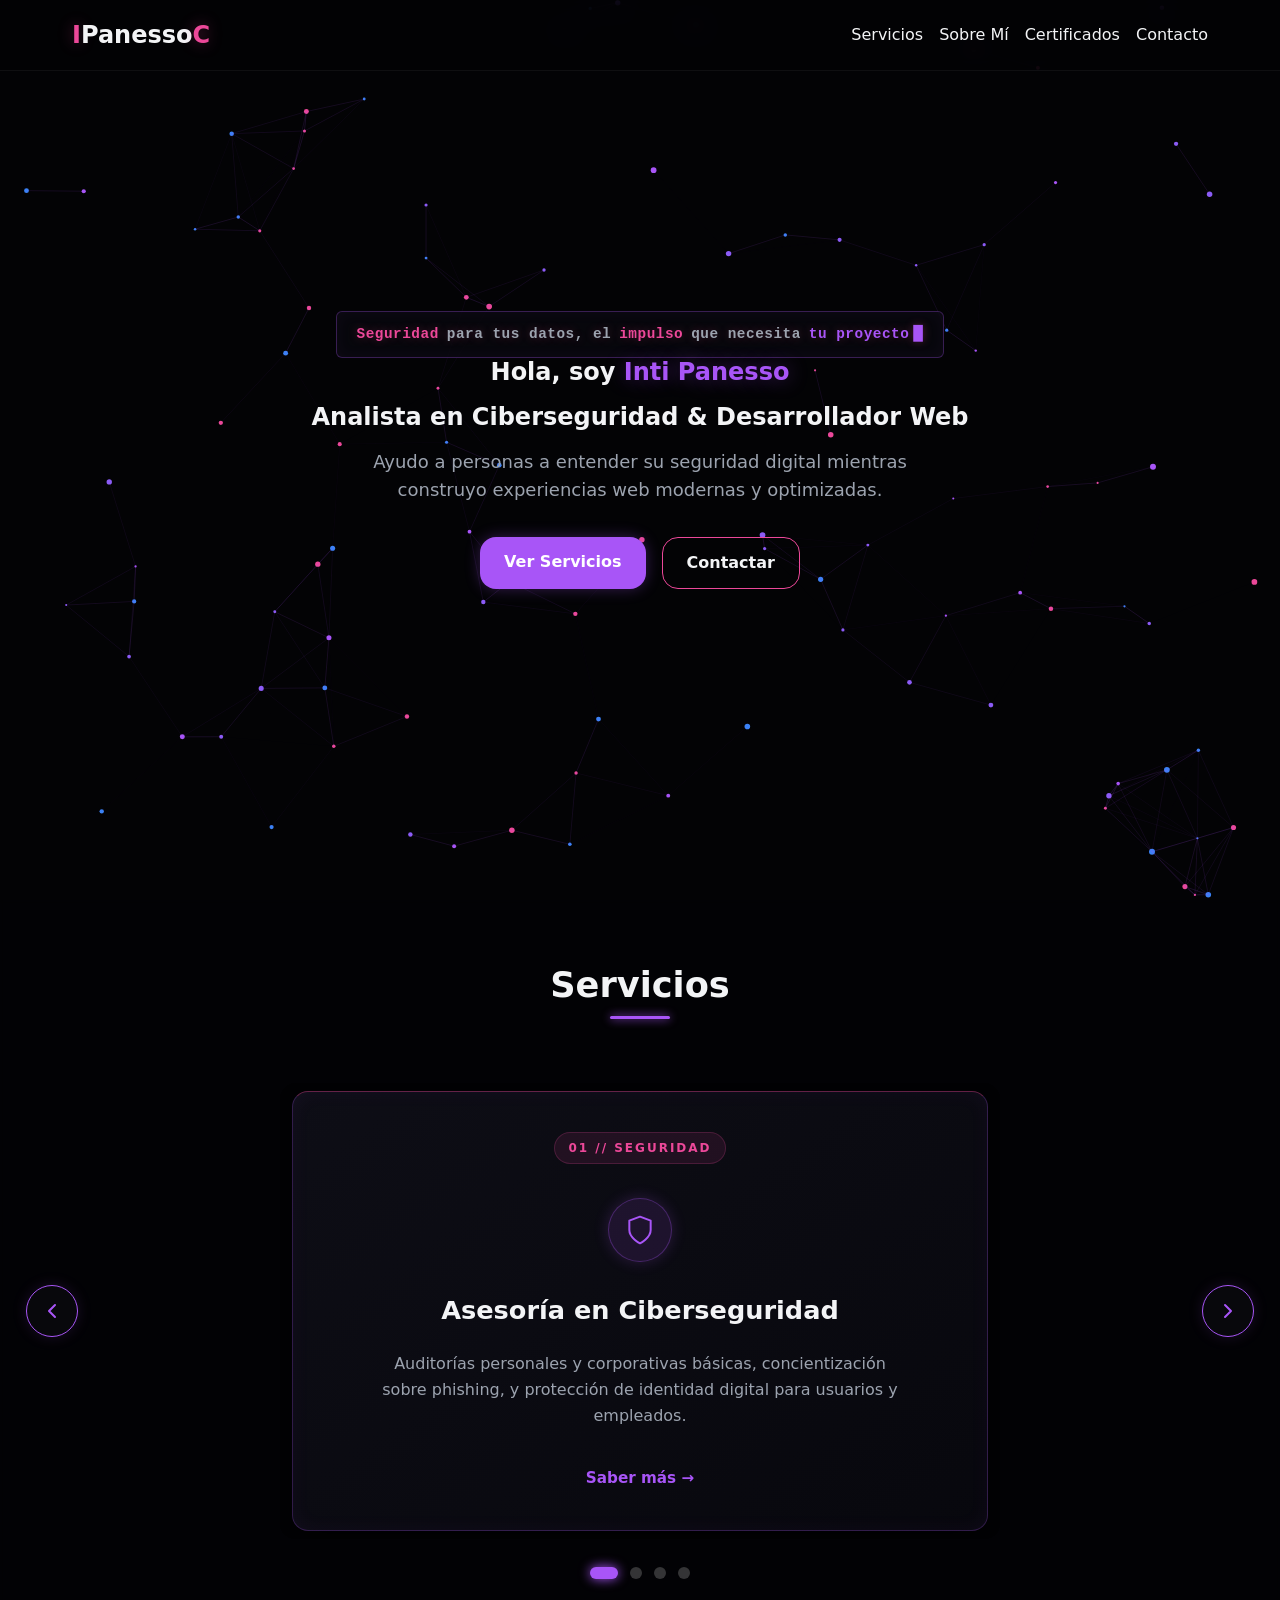
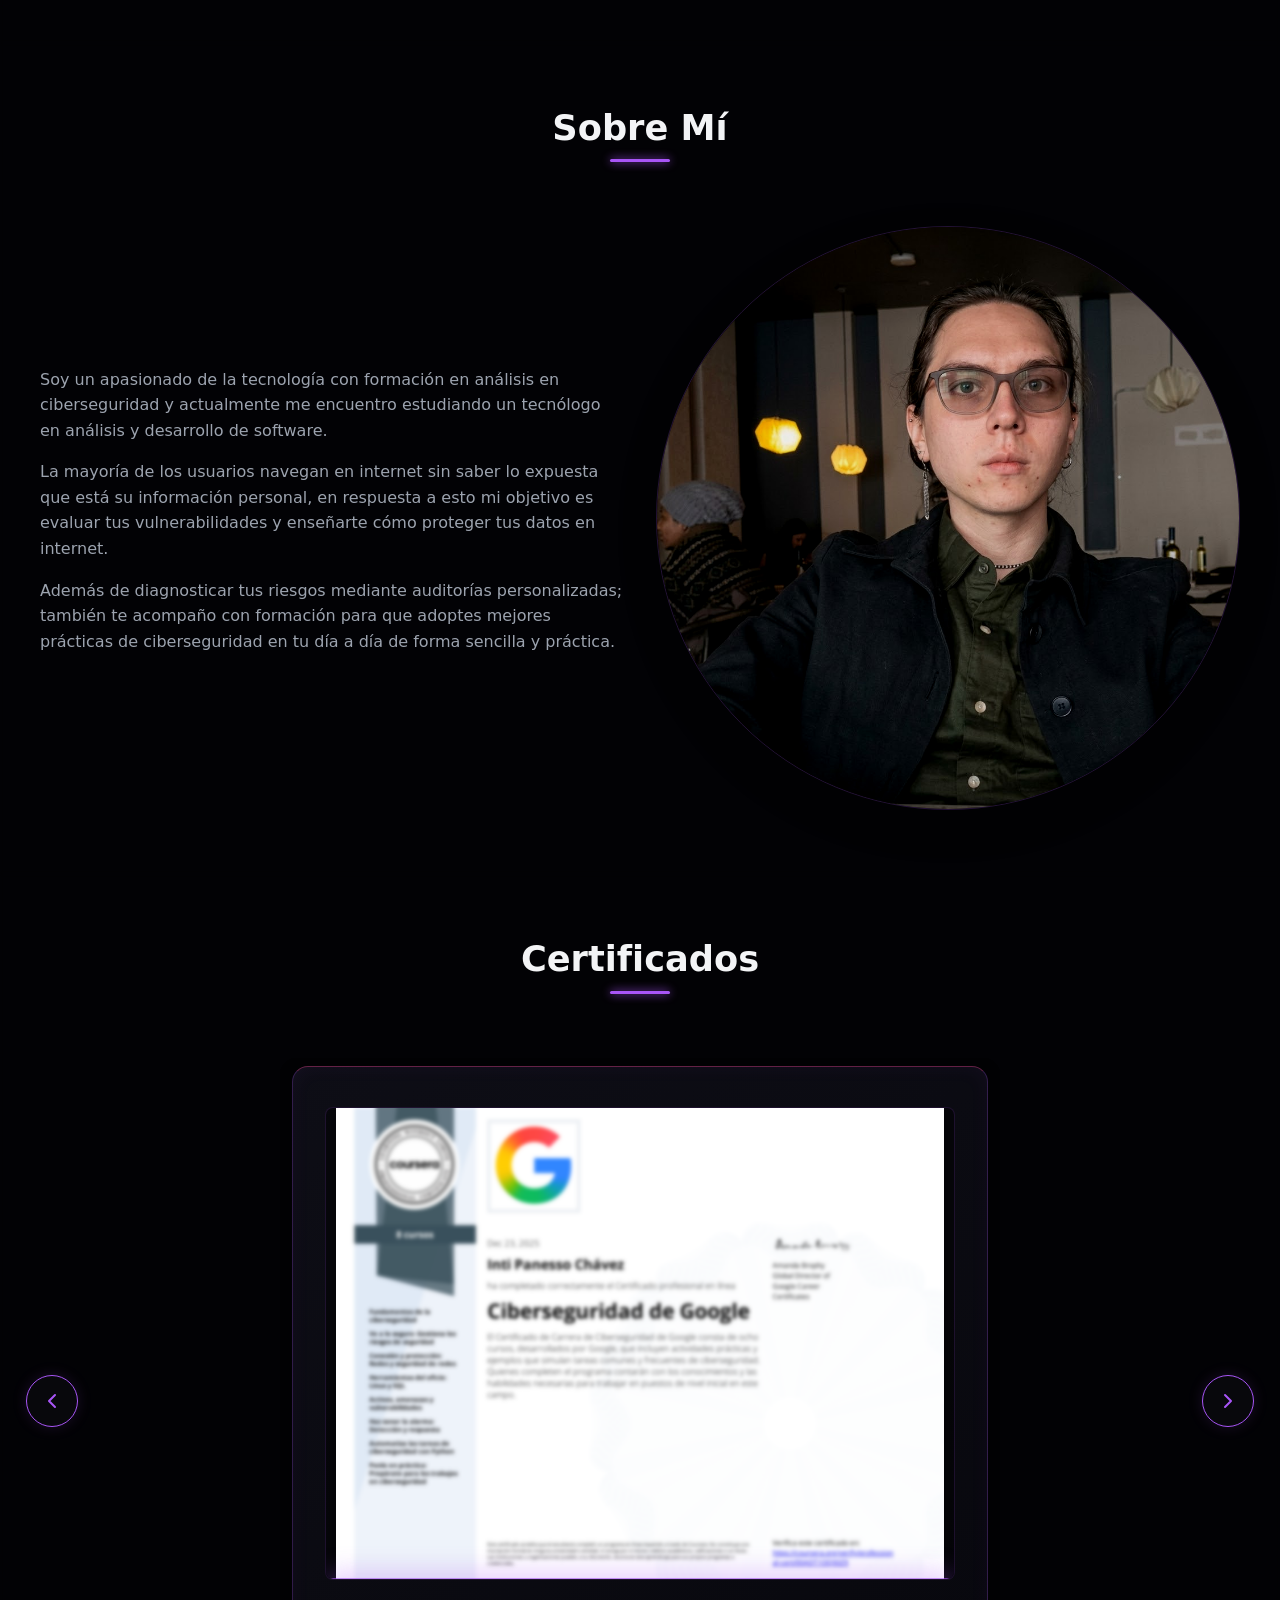
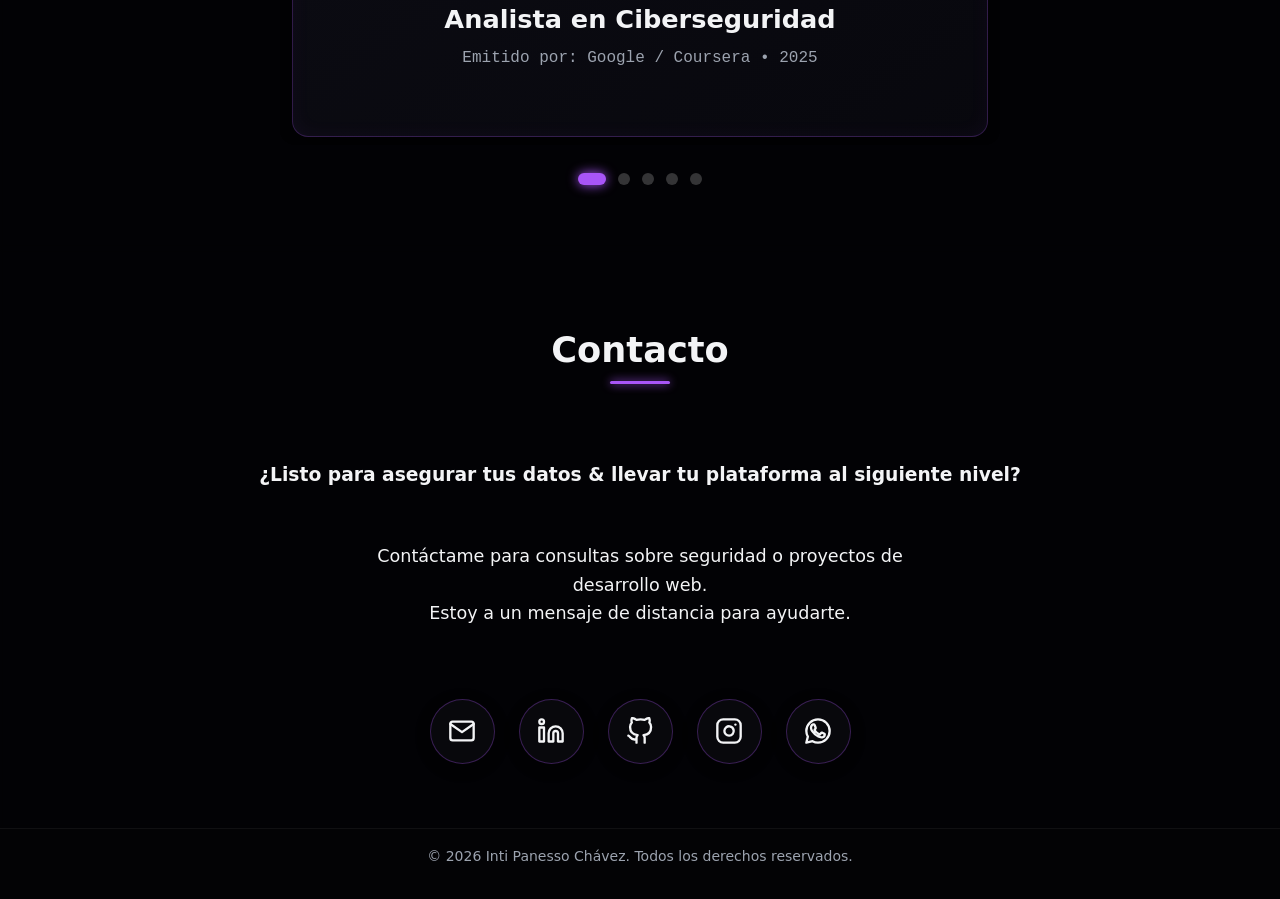
==== commit f737f700: "Correcciones a texto about 2" ====
--- a/index.html
+++ b/index.html
@@ -166,9 +166,9 @@
                 <h2 class="section-title">Sobre Mí</h2>
                 <div class="grid-2-cols">
                     <div class="text-content">
-                        <p>Soy un apasionado de la tecnología con formación en análisis en ciberseguridad y actualmente me encuentro estudiando un tecnólogo en análisis y desarrollo de software . Creo que la mayoría de los usuarios navegan en internet sin saber lo expuesta que está su información personal.</p>
-                        <p>Mi objetivo es crear conciencia en mis clientes, evaluando sus vulnerabilidades y enseñándoles cómo proteger sus datos en internet.</p>
-                        <p>No solo diagnostico tus riesgos mediante auditorías personalizadas; también te acompaño con formación para que adoptes mejores prácticas de ciberseguridad en tu día a día de forma sencilla y práctica.</p>
+                        <p>Soy un apasionado de la tecnología con formación en análisis en ciberseguridad y actualmente me encuentro estudiando un tecnólogo en análisis y desarrollo de software.</p>
+                        <p>La mayoría de los usuarios navegan en internet sin saber lo expuesta que está su información personal, en respuesta a esto mi objetivo es evaluar tus vulnerabilidades y enseñarte cómo proteger tus datos en internet.</p>
+                        <p>Además de diagnosticar tus riesgos mediante auditorías personalizadas; también te acompaño con formación para que adoptes mejores prácticas de ciberseguridad en tu día a día de forma sencilla y práctica.</p>
                     </div>
                     <div class="image-placeholder">
                         <img src="assets/fotoProfesional2.jpg" alt="Foto-Profesional" class="profile-image">
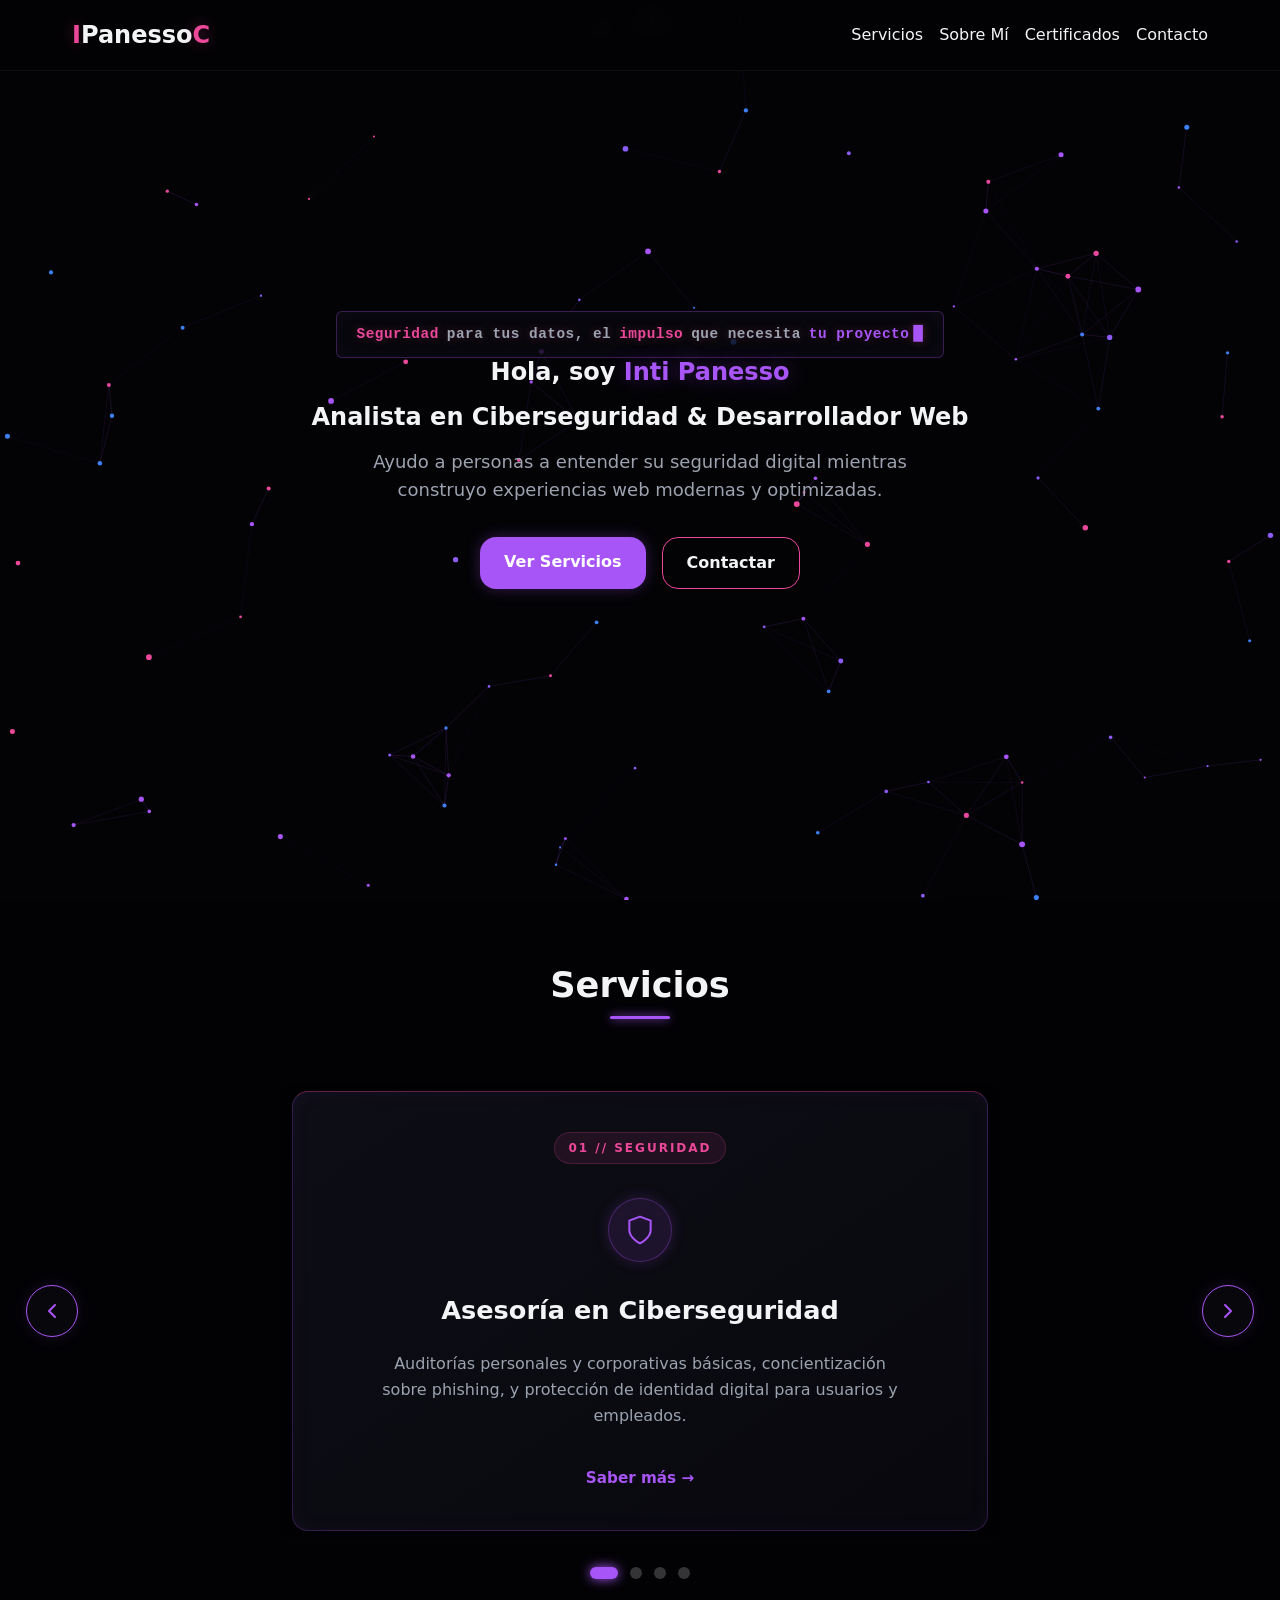
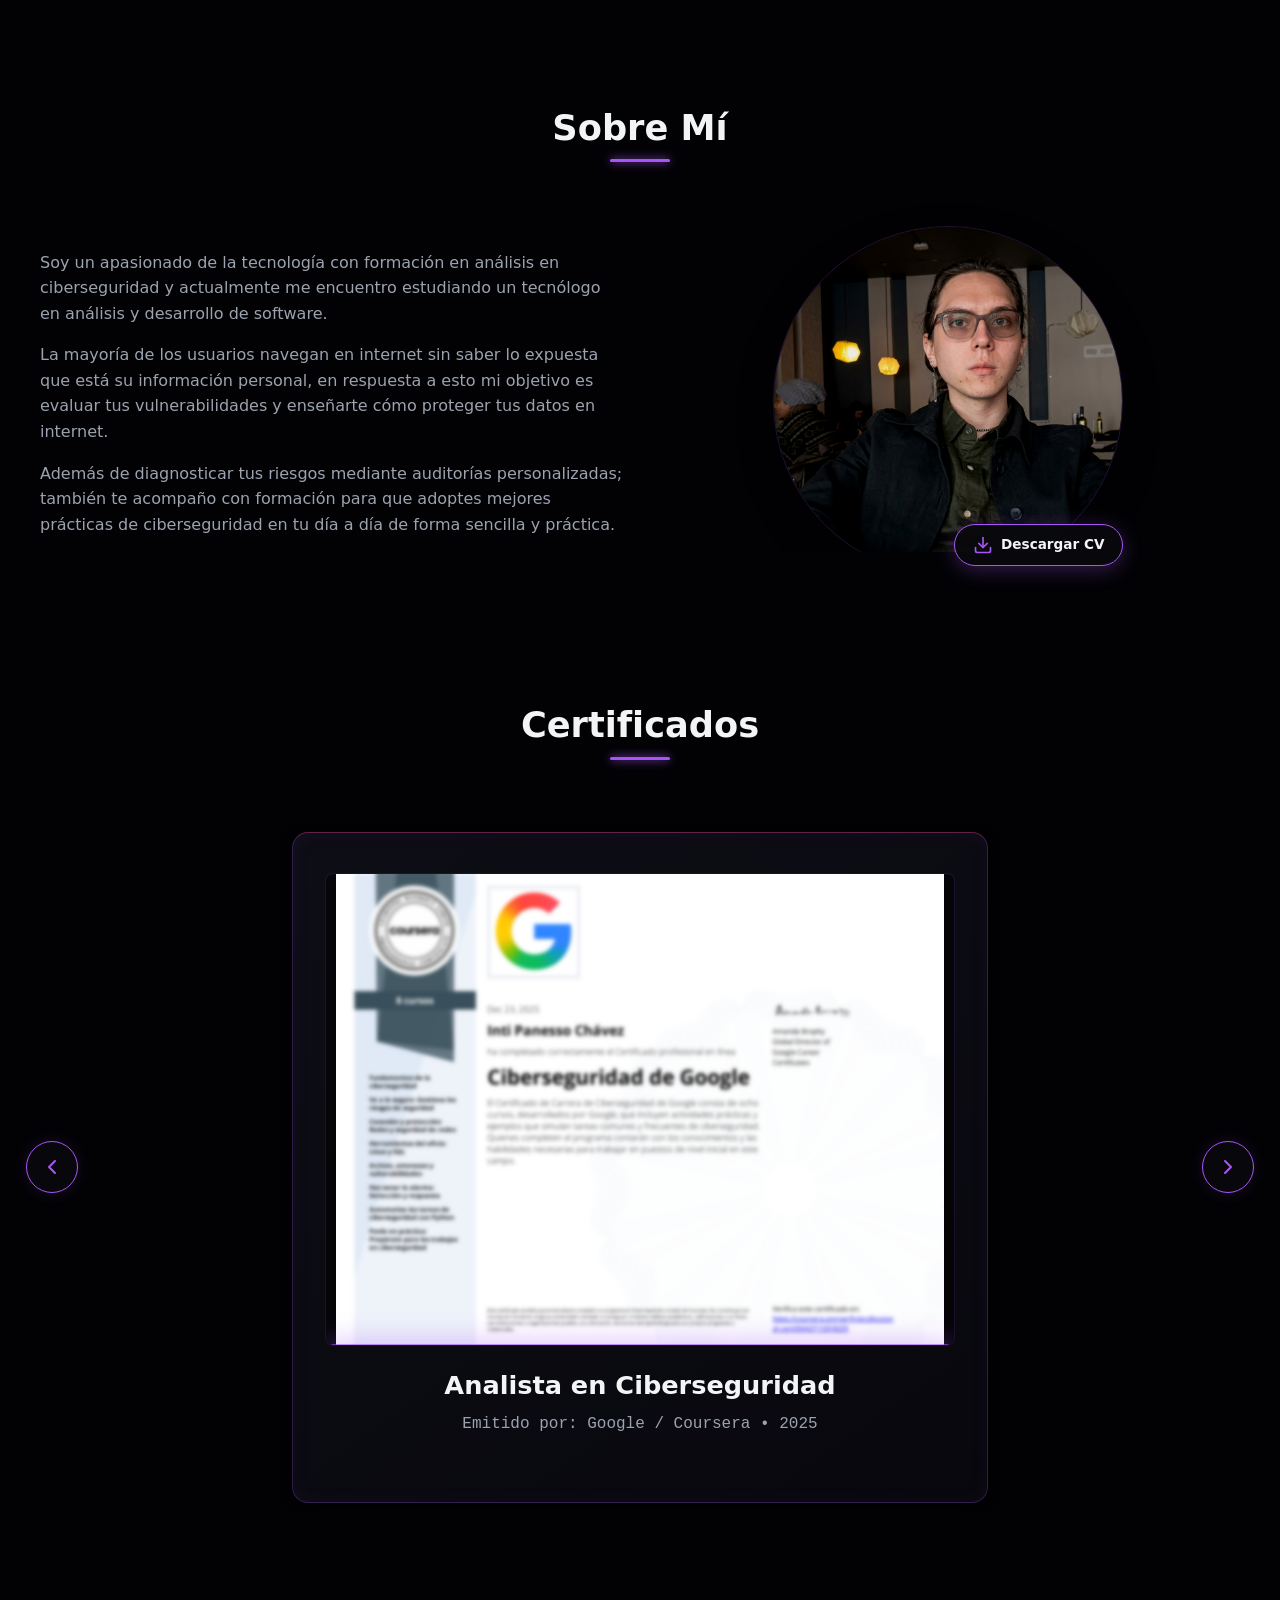
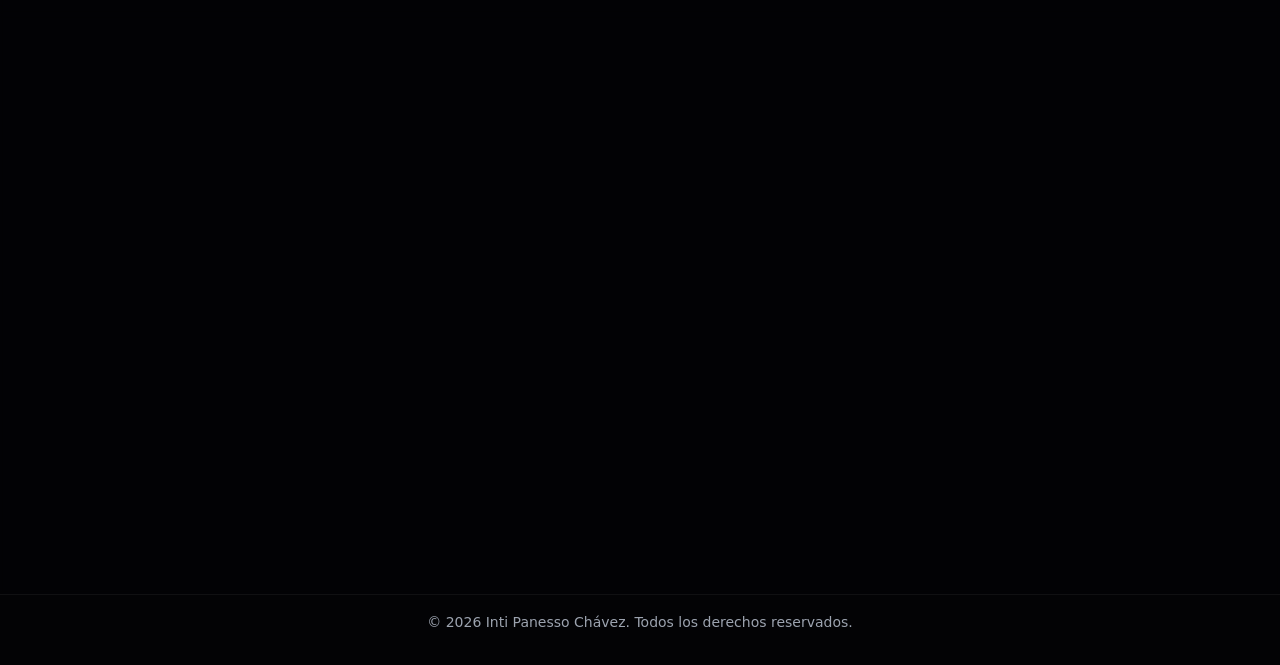
==== commit 8b064626: "Add boutton CV" ====
--- a/index.html
+++ b/index.html
@@ -160,7 +160,7 @@
             <!-- Indicadores (Dots) de navegación -->
             <div class="carousel-dots" id="carousel-dots" aria-label="Indicadores de diapositiva"></div>
         </section>
-
+        <!-- Seccion sobre mi -->
         <section id="about" class="section">
             <div class="container">
                 <h2 class="section-title">Sobre Mí</h2>
@@ -170,8 +170,19 @@
                         <p>La mayoría de los usuarios navegan en internet sin saber lo expuesta que está su información personal, en respuesta a esto mi objetivo es evaluar tus vulnerabilidades y enseñarte cómo proteger tus datos en internet.</p>
                         <p>Además de diagnosticar tus riesgos mediante auditorías personalizadas; también te acompaño con formación para que adoptes mejores prácticas de ciberseguridad en tu día a día de forma sencilla y práctica.</p>
                     </div>
-                    <div class="image-placeholder">
-                        <img src="assets/fotoProfesional2.jpg" alt="Foto-Profesional" class="profile-image">
+                    <div class="about-image-container">
+                        <div class="image-placeholder">
+                            <img src="assets/fotoProfesional2.jpg" alt="Foto-Profesional" class="profile-image">
+                        </div>
+                        <!-- Botón de descarga de CV con diseño -->
+                        <a href="assets/CV/CV_Inti_Panesso.pdf" download="CV_Inti_Panesso.pdf" class="btn-cv-float" aria-label="Descarga mi CV">
+                            <svg width="20" height="20" viewBox="0 0 24 24" fill="none" stroke="currentColor" stroke-width="2" stroke-linecap="round" stroke-linejoin="round">
+                                <path d="M21 15v4a2 2 0 0 1-2 2H5a2 2 0 0 1-2-2v-4"></path>
+                                <polyline points="7 10 12 15 17 10"></polyline>
+                                <line x1="12" y1="15" x2="12" y2="3"></line>
+                            </svg>
+                            <span>Descargar CV</span>
+                        </a>
                     </div>
                 </div>
             </div>
--- a/styles.css
+++ b/styles.css
@@ -347,6 +347,73 @@
 .image-placeholder:hover .profile-image {
     transform: scale(1.05);
     filter: brightness(1) contrast(1.1); /* Ilumina la imagen al pasar el mouse */
+}
+
+/* =========================================
+   ESTILOS DE CONTORNILLO: BOTÓN DE CV FLOTANTE
+   ========================================= */
+.about-image-container {
+    position: relative;
+    display: flex;
+    justify-content: center;
+    align-items: center;
+    max-width: 350px; /* Limita el tamaño del contenedor en desktop */
+    margin: 0 auto;
+}
+
+/* Botón flotante amoldado al contorno de la foto circular */
+.btn-cv-float {
+    position: absolute;
+    bottom: 10px;
+    right: 0px;
+    background: rgba(9, 9, 14, 0.9);
+    border: 1px solid var(--accent-primary);
+    color: var(--text-main);
+    padding: 0.6rem 1.1rem;
+    border-radius: 30px;
+    font-size: 0.85rem;
+    font-weight: 600;
+    text-decoration: none;
+    display: flex;
+    align-items: center;
+    gap: 0.5rem;
+    backdrop-filter: blur(8px);
+    box-shadow: 0 4px 20px rgba(168, 85, 247, 0.3);
+    transition: all 0.3s cubic-bezier(0.175, 0.885, 0.32, 1.275);
+    z-index: 5;
+}
+
+.btn-cv-float svg {
+    color: var(--accent-primary);
+    transition: transform 0.3s ease;
+}
+
+.btn-cv-float:hover {
+    background: var(--accent-primary);
+    color: #fff;
+    transform: translateY(-4px) scale(1.05);
+    box-shadow: 0 6px 25px rgba(168, 85, 247, 0.6);
+}
+
+.btn-cv-float:hover svg {
+    color: #fff;
+    transform: translateY(2px);
+}
+
+/* Ajuste responsivo para celulares */
+@media (max-width: 768px) {
+    .about-image-container {
+        max-width: 260px;
+        margin-top: 2rem;
+    }
+    .btn-cv-float {
+        bottom: -5px;
+        right: 50%;
+        transform: translateX(50%); /* Lo centra elegantemente abajo de la foto en pantallas pequeñas */
+    }
+    .btn-cv-float:hover {
+        transform: translateX(50%) translateY(-4px) scale(1.05);
+    }
 }
 
 /* =========================================
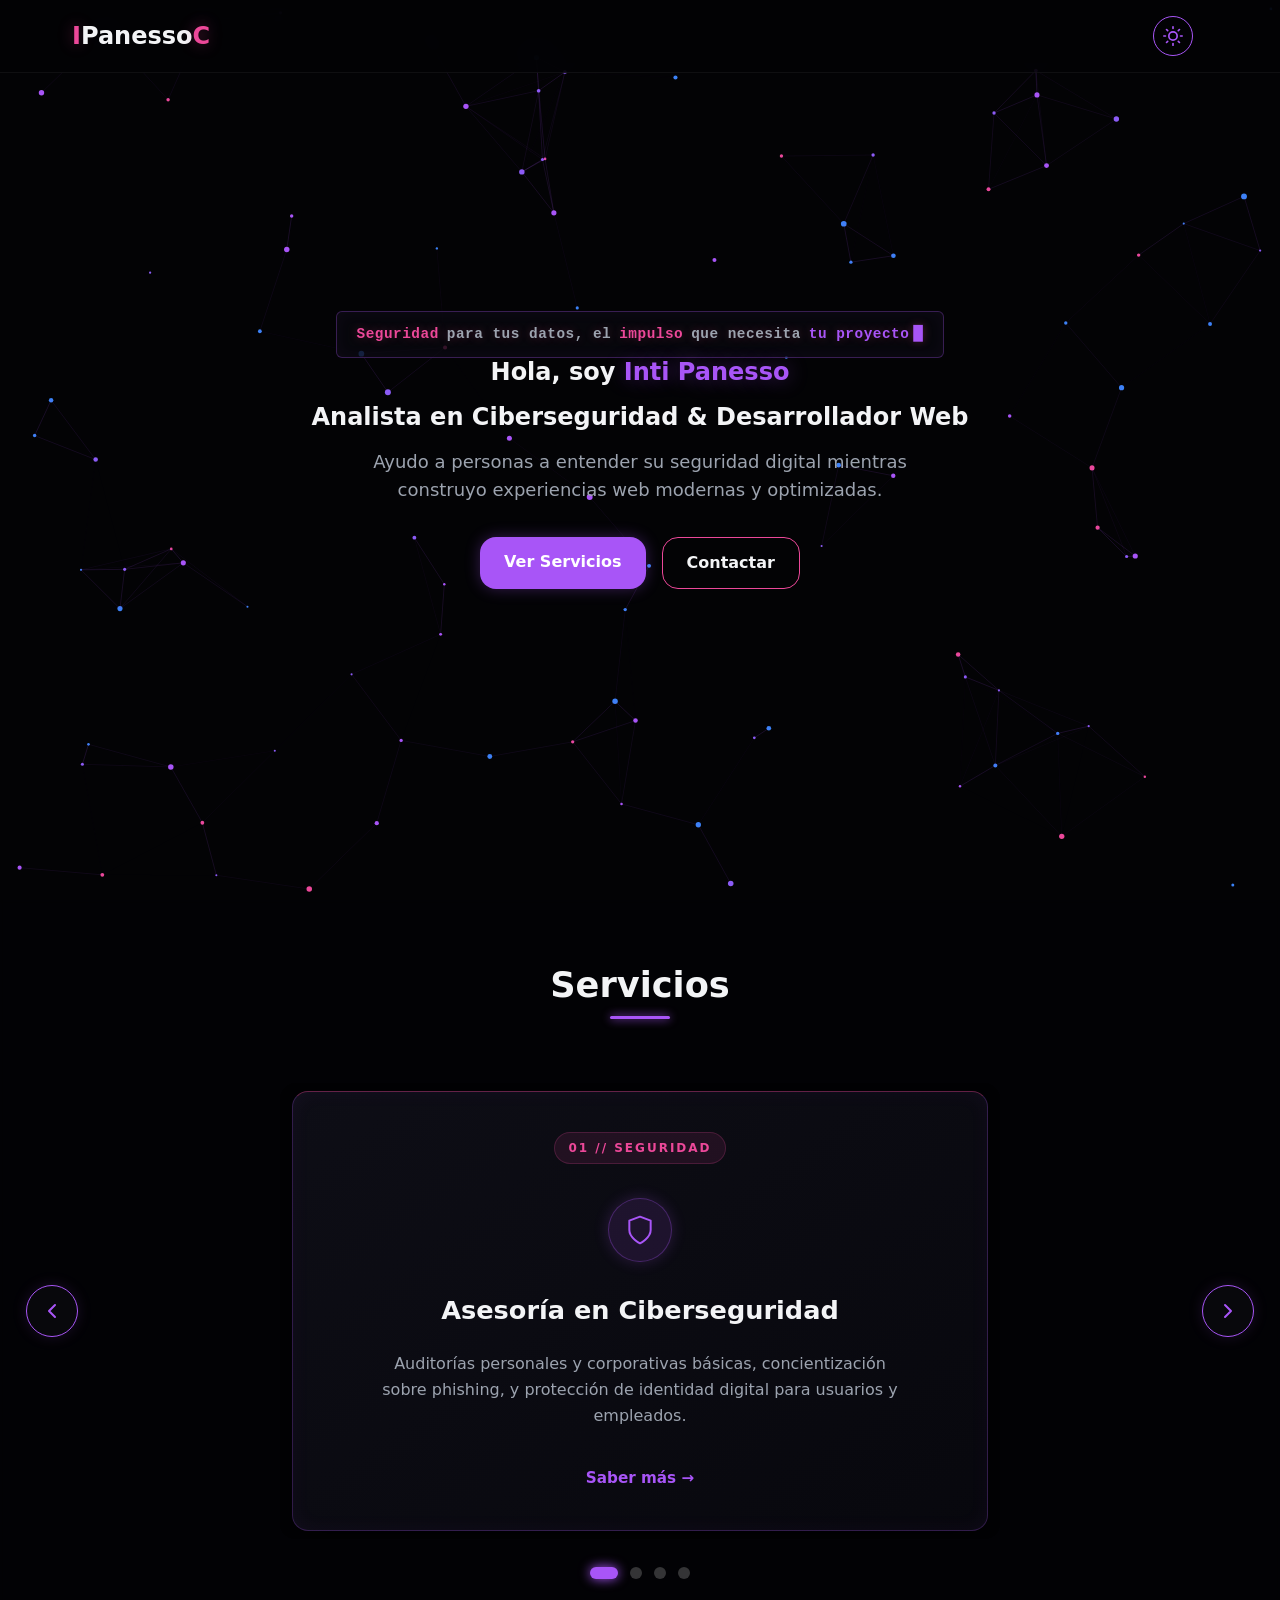
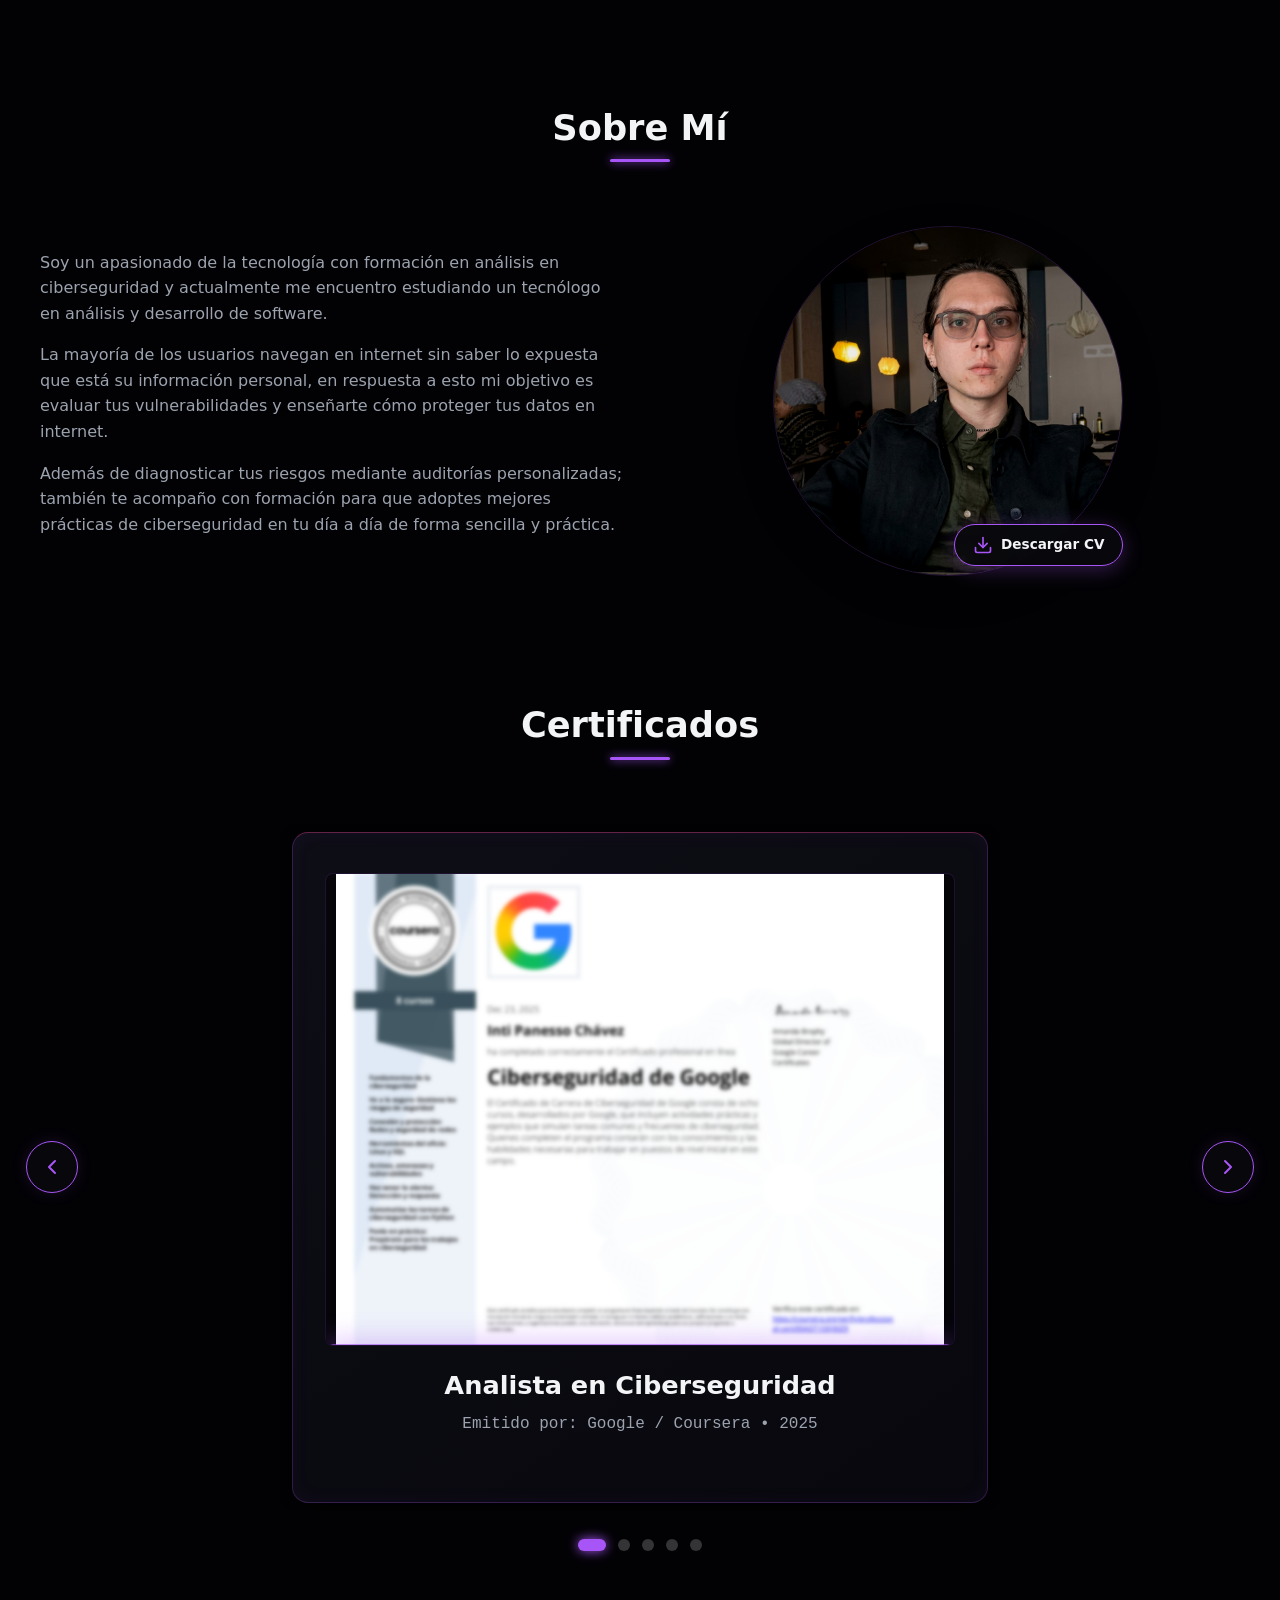
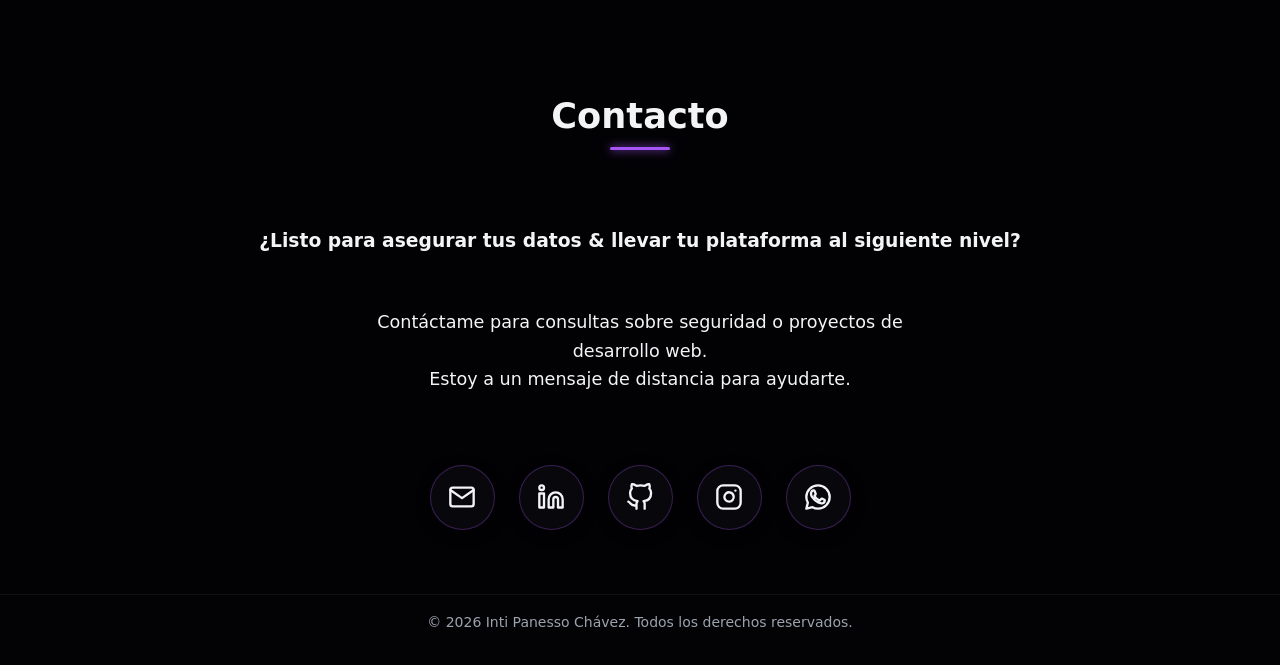
==== commit dfcf758d: "Add modo oscuro con bug en la visualizacion de las opciones en la nav" ====
--- a/index.html
+++ b/index.html
@@ -15,18 +15,25 @@
     <header class="header">
         <nav class="nav-container">
             <a href="#hero" class="logo"><span>I</span>Panesso<span>C</span></a>
-            <!-- Botón Hamburguesa (Oculto en Desktop) -->
-            <button class="mobile-menu-toggle" aria-label="Abrir menú" aria-expanded="false">
-                <span class="bar top"></span>
-                <span class="bar middle"></span>
-                <span class="bar bottom"></span>
-            </button>
-            <ul class="nav-links">
-                <li><a href="#services">Servicios</a></li>
-                <li><a href="#about">Sobre Mí</a></li>
-                <li><a href="#certificates">Certificados</a></li>
-                <li><a href="#contact">Contacto</a></li>
-            </ul>
+            
+            <!-- (Aquí asumo que está tu <ul> con los enlaces de navegación) -->
+
+            <!-- NUEVO: Contenedor agrupador para los botones de acción -->
+            <div class="nav-actions">
+                <button id="theme-toggle" class="theme-btn" aria-label="Alternar modo día/noche">
+                    <!-- Icono de Sol -->
+                    <svg class="sun-icon" xmlns="http://www.w3.org/2000/svg" width="20" height="20" viewBox="0 0 24 24" fill="none" stroke="currentColor" stroke-width="2" stroke-linecap="round" stroke-linejoin="round"><circle cx="12" cy="12" r="5"></circle><line x1="12" y1="1" x2="12" y2="3"></line><line x1="12" y1="21" x2="12" y2="23"></line><line x1="4.22" y1="4.22" x2="5.64" y2="5.64"></line><line x1="18.36" y1="18.36" x2="19.78" y2="19.78"></line><line x1="1" y1="12" x2="3" y2="12"></line><line x1="21" y1="12" x2="23" y2="12"></line><line x1="4.22" y1="19.78" x2="5.64" y2="18.36"></line><line x1="18.36" y1="5.64" x2="19.78" y2="4.22"></line></svg>
+                    <!-- Icono de Luna -->
+                    <svg class="moon-icon" xmlns="http://www.w3.org/2000/svg" width="20" height="20" viewBox="0 0 24 24" fill="none" stroke="currentColor" stroke-width="2" stroke-linecap="round" stroke-linejoin="round" style="display: none;"><path d="M21 12.79A9 9 0 1 1 11.21 3 7 7 0 0 0 21 12.79z"></path></svg>
+                </button>
+
+                <!-- Botón Hamburguesa -->
+                <button class="mobile-menu-toggle" aria-label="Abrir menú" aria-expanded="false">
+                    <span class="bar top"></span>
+                    <span class="bar middle"></span>
+                    <span class="bar bottom"></span>
+                </button>
+            </div>
         </nav>
     </header>
 
--- a/styles.css
+++ b/styles.css
@@ -69,6 +69,19 @@
     margin: 0 auto;
 }
 
+/* Contenedor que agrupa el toggle y la hamburguesa */
+.nav-actions {
+    display: flex;
+    align-items: center;
+    gap: 1rem; /* Espacio entre el toggle y la hamburguesa */
+    margin-left: auto; /* Empuja el bloque a la derecha */
+}
+
+/* el margin-right que tenía antes el theme-btn porque ahora lo controla el gap */
+.theme-btn {
+    margin-right: 0;
+}
+
 .logo { font-size: 1.5rem; font-weight: bold; color: var(--text-main); text-decoration: none; }
 .logo span { color: var(--accent-secondary); text-shadow: 0 0 15px rgba(236, 72, 153, 0.4); }
 
@@ -124,6 +137,89 @@
 .grid-2-cols { display: grid; grid-template-columns: 1fr; gap: var(--spacing-lg); }
 @media (min-width: 768px) { .grid-2-cols { grid-template-columns: 1fr 1fr; align-items: center; } }
 .placeholder-box { width: 100%; height: 300px; background: rgba(9, 9, 14, 0.8); border: 2px dashed rgba(168, 85, 247, 0.3); display: flex; align-items: center; justify-content: center; border-radius: var(--border-radius); color: var(--text-muted); }
+
+/* =========================================
+   MODO DÍA (LIGHT THEME - CYBERSECURITY)
+   ========================================= */
+body.light-theme {
+    /* Paleta Clara */
+    --bg-main: #F8FAFC; /* Gris Pizarra super claro */
+    --bg-alt: #FFFFFF; /* Blanco puro */
+    --text-main: #0F172A; /* Slate 900 - Contraste alto para lectura */
+    --text-muted: #475569; /* Slate 600 */
+    
+    /* Acentos Tech/Seguridad */
+    --accent-primary: #2563EB; /* Azul Corporativo/Seguridad */
+    --accent-secondary: #06B6D4; /* Cian Tecnológico */
+}
+
+/* Botón Toggle */
+.theme-btn {
+    background: transparent;
+    border: 1px solid var(--accent-primary);
+    color: var(--accent-primary);
+    width: 40px; height: 40px;
+    border-radius: 50%;
+    display: flex; justify-content: center; align-items: center;
+    cursor: pointer;
+    transition: all 0.3s ease;
+    margin-right: 15px;
+}
+.theme-btn:hover {
+    background: var(--accent-primary);
+    color: #fff;
+}
+
+/* 
+  OVERRIDE DE COMPONENTES:
+  Como tenías muchos colores fijos (rgba) para el modo oscuro, 
+  necesitamos actualizarlos cuando .light-theme esté activo.
+*/
+.light-theme .header {
+    background: rgba(255, 255, 255, 0.85);
+    border-bottom: 1px solid rgba(37, 99, 235, 0.1);
+}
+
+.light-theme .section {
+    background: rgba(255, 255, 255, 0.5);
+}
+
+.light-theme .terminal-tagline {
+    background: #FFFFFF;
+    border-color: rgba(37, 99, 235, 0.3);
+    box-shadow: 0 4px 15px rgba(37, 99, 235, 0.05);
+}
+
+/* Tarjetas de Servicio (Look corporativo y limpio) */
+.light-theme .service-card-content {
+    background: linear-gradient(145deg, #FFFFFF, #F1F5F9);
+    border: 1px solid rgba(37, 99, 235, 0.2);
+    border-top: 1px solid rgba(6, 182, 212, 0.4);
+    box-shadow: 0 10px 30px rgba(15, 23, 42, 0.08);
+}
+.light-theme .service-card-content:hover {
+    box-shadow: 0 15px 40px rgba(37, 99, 235, 0.15);
+}
+.light-theme .card-icon {
+    background: rgba(37, 99, 235, 0.1);
+    box-shadow: none;
+}
+
+/* Controles de Carrusel y Redes Sociales */
+.light-theme .carousel-btn, 
+.light-theme .social-bubble,
+.light-theme .btn-cv-float {
+    background: #FFFFFF;
+    border-color: rgba(37, 99, 235, 0.3);
+    color: var(--text-main);
+}
+
+/* Certificados */
+.light-theme .cert-overlay {
+    background: rgba(255, 255, 255, 0.95);
+    border-top: 2px solid var(--accent-primary);
+}
+.light-theme .cert-overlay p { color: var(--text-main); text-shadow: none; }
 
 /* =========================================
    EFECTO TERMINAL (TYPEWRITER)
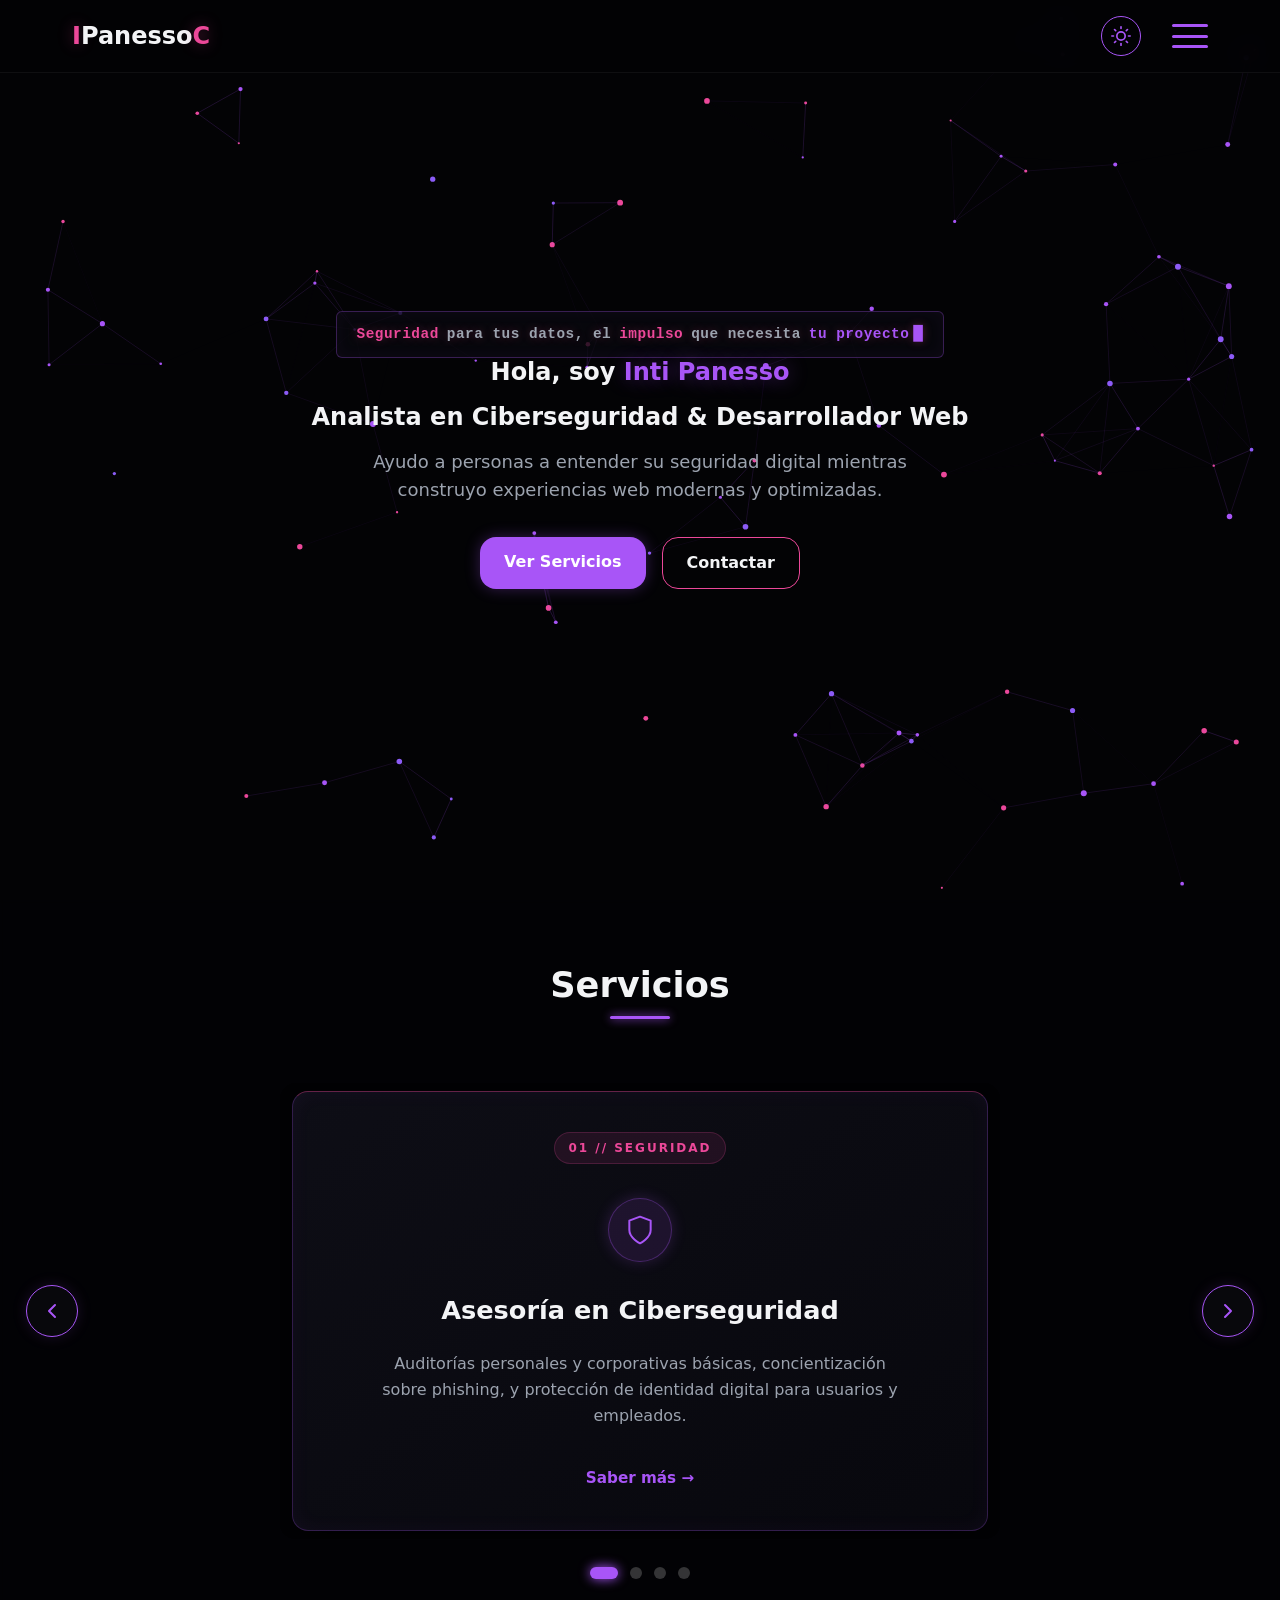
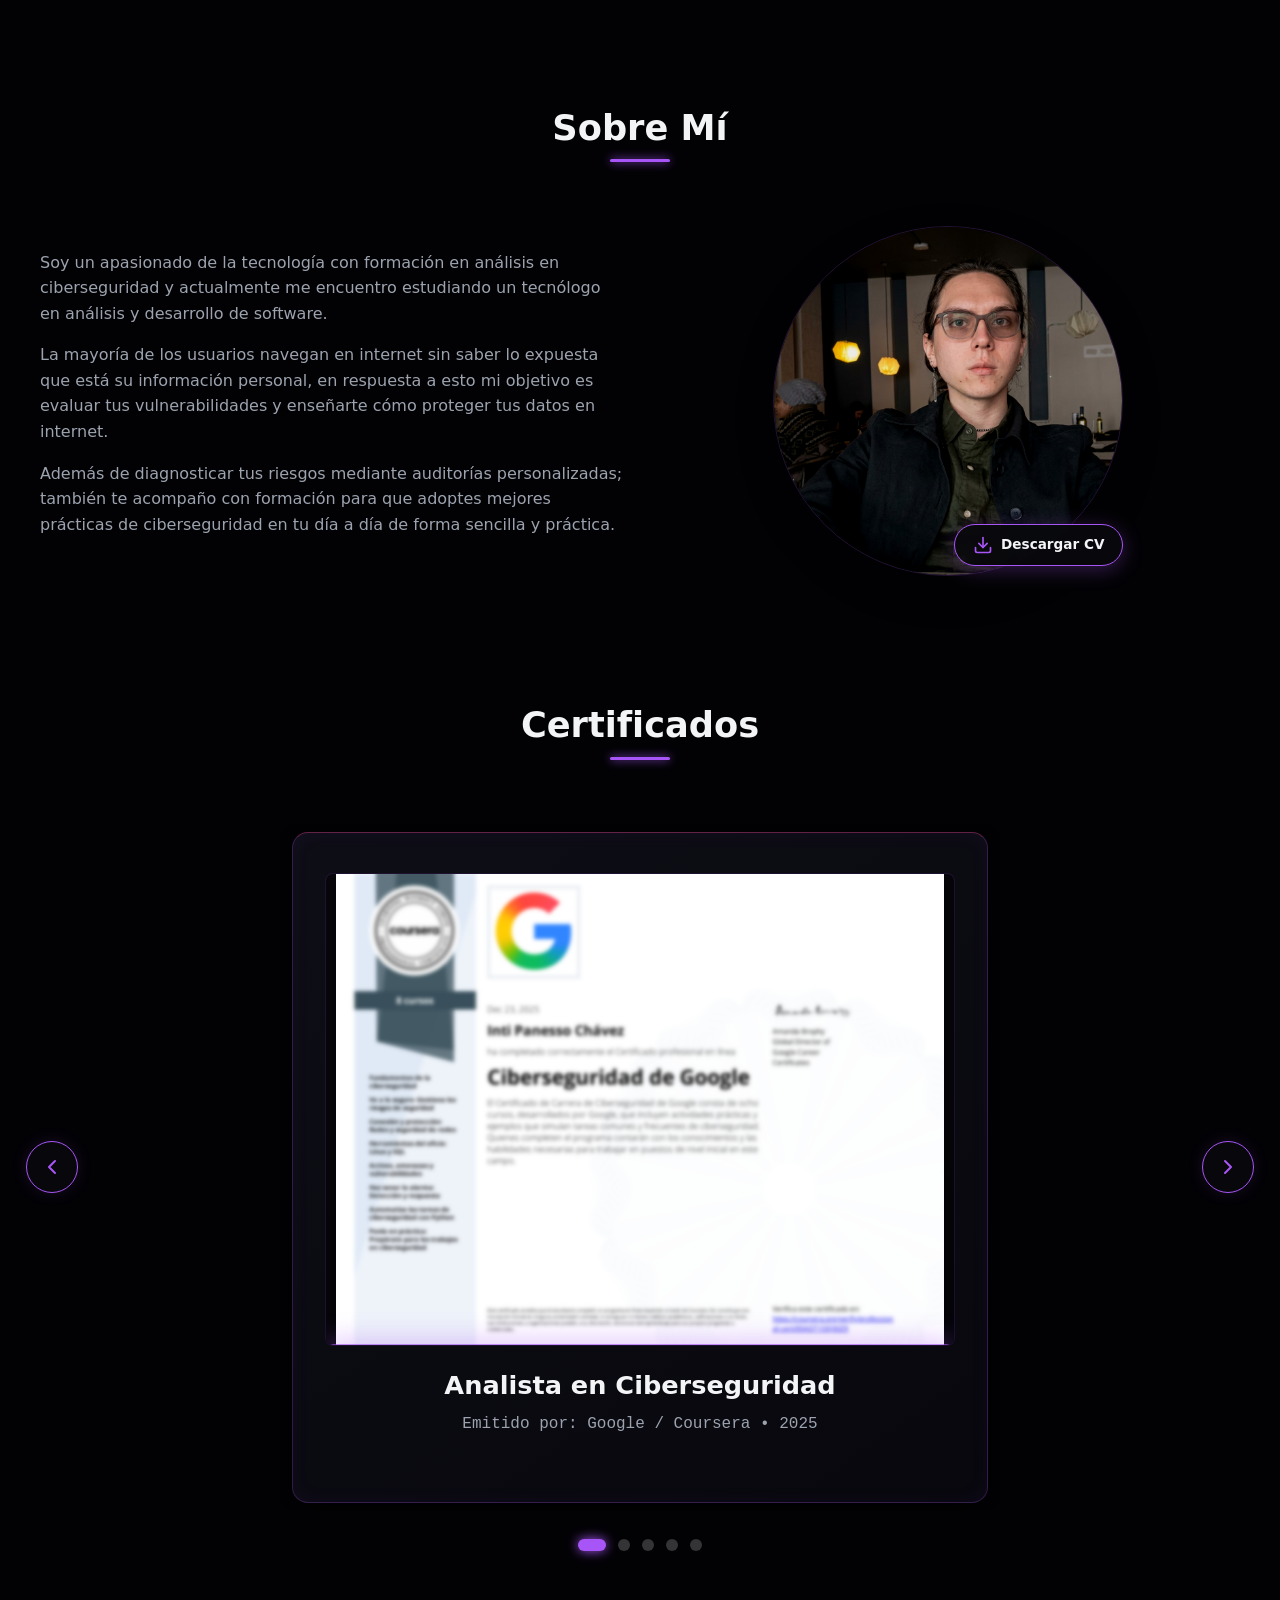
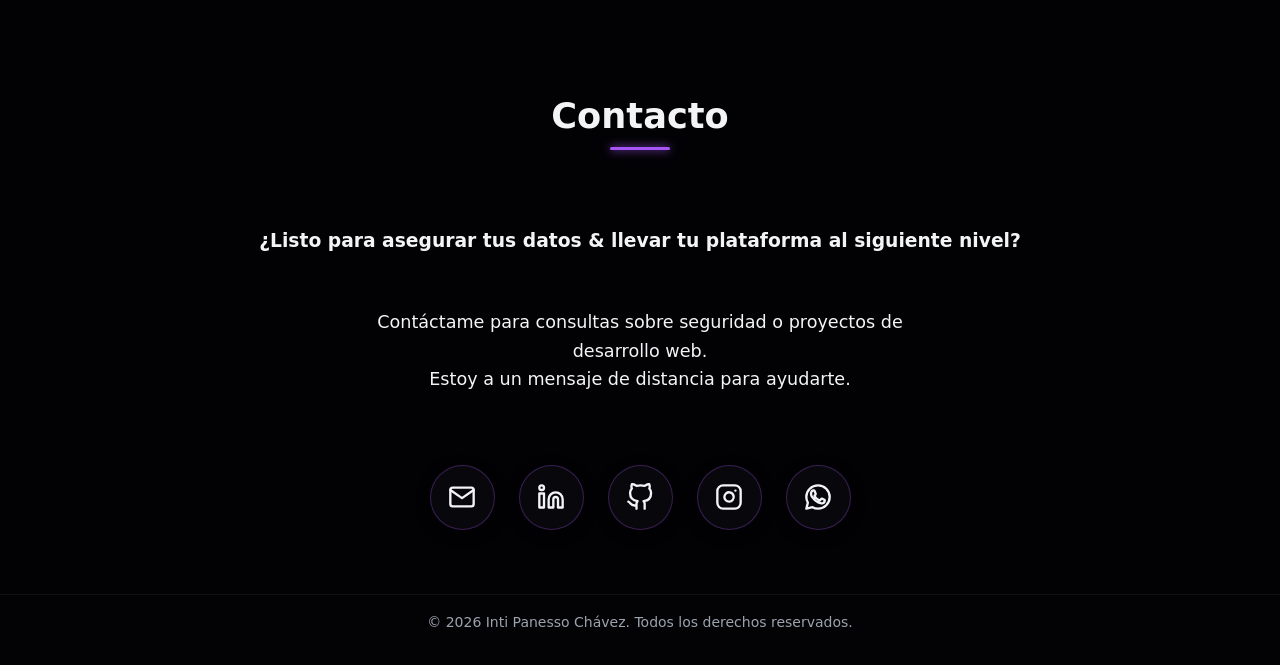
==== commit 6a523694: "Correcion bug menu hamburguesa" ====
--- a/index.html
+++ b/index.html
@@ -26,7 +26,12 @@
                     <!-- Icono de Luna -->
                     <svg class="moon-icon" xmlns="http://www.w3.org/2000/svg" width="20" height="20" viewBox="0 0 24 24" fill="none" stroke="currentColor" stroke-width="2" stroke-linecap="round" stroke-linejoin="round" style="display: none;"><path d="M21 12.79A9 9 0 1 1 11.21 3 7 7 0 0 0 21 12.79z"></path></svg>
                 </button>
-
+                <ul class="nav-links">
+                    <li><a href="#services">Servicios</a></li>
+                    <li><a href="#about">Sobre Mí</a></li>
+                    <li><a href="#certificates">Certificados</a></li>
+                    <li><a href="#contact">Contacto</a></li>
+                </ul>
                 <!-- Botón Hamburguesa -->
                 <button class="mobile-menu-toggle" aria-label="Abrir menú" aria-expanded="false">
                     <span class="bar top"></span>
--- a/styles.css
+++ b/styles.css
@@ -900,35 +900,41 @@
     border-top-color: #25D366; 
 }
 
-/* --- ESTILOS DEL MENÚ MÓVIL --- */
+/* --- ESTILOS DEL MENÚ HAMBURGUESA (MULTI-DISPOSITIVO) --- */
 .mobile-menu-toggle {
-    display: none;
+    display: flex; /* Cambiado: Ahora siempre es visible */
     flex-direction: column;
     justify-content: space-between;
-    width: 30px;
-    height: 20px;
+    width: 36px; /* Ligeramente más grande para mouse (PC) */
+    height: 24px;
     background: none;
     border: none;
     cursor: pointer;
-    z-index: 999; /* Para que quede por encima del overlay */
+    z-index: 999; /* Por encima del overlay del menú */
+    transition: transform 0.3s cubic-bezier(0.175, 0.885, 0.32, 1.275);
+}
+
+.mobile-menu-toggle:hover {
+    transform: scale(1.1); /* Feedback visual para PC */
 }
 
 .mobile-menu-toggle .bar {
     width: 100%;
-    height: 2px;
+    height: 3px; /* Barras más gruesas en PC */
     background-color: var(--accent-primary, #A855F7);
-    transition: transform 0.3s ease, opacity 0.3s ease;
-}
-
-/* Cambios a "X" cuando el menú está abierto */
+    border-radius: 4px;
+    transition: transform 0.3s ease, opacity 0.3s ease, background-color 0.3s ease;
+}
+
+/* Animación de la "X" al abrir */
 .mobile-menu-toggle.is-active .top {
-    transform: translateY(9px) rotate(45deg);
+    transform: translateY(10.5px) rotate(45deg);
 }
 .mobile-menu-toggle.is-active .middle {
     opacity: 0;
 }
 .mobile-menu-toggle.is-active .bottom {
-    transform: translateY(-9px) rotate(-45deg);
+    transform: translateY(-10.5px) rotate(-45deg);
 }
 
 /* Breakpoint para Móviles (Tablets verticales y celulares) */
@@ -1067,4 +1073,71 @@
 .carousel-track.is-ready .carousel-slide {
     visibility: visible;
     /* La opacidad ahora será controlada 100% por GSAP */
+}
+
+/* --- COMPORTAMIENTO RESPONSIVO DEL MENÚ --- */
+
+/* 1. Vista de Celular/Tablet (Menú a pantalla completa) */
+@media (max-width: 768px) {
+    .mobile-menu-toggle {
+        width: 30px; /* Tamaño original para táctil */
+        height: 20px;
+    }
+    .mobile-menu-toggle:hover {
+        transform: none; /* Desactivar hover en móviles */
+    }
+    .mobile-menu-toggle .bar {
+        height: 2px;
+    }
+    .mobile-menu-toggle.is-active .top {
+        transform: translateY(9px) rotate(45deg);
+    }
+    .mobile-menu-toggle.is-active .bottom {
+        transform: translateY(-9px) rotate(-45deg);
+    }
+
+    .nav-links {
+        position: fixed;
+        top: 0;
+        left: 0;
+        width: 100%;
+        height: 100vh;
+        background: rgba(10, 10, 15, 0.95);
+        backdrop-filter: blur(10px);
+        flex-direction: column;
+        justify-content: center;
+        align-items: center;
+        gap: 2rem;
+        z-index: 998;
+        clip-path: circle(0px at calc(100% - 40px) 40px);
+        visibility: hidden; 
+    }
+}
+
+/* 2. Vista de PC (Panel lateral deslizante) */
+@media (min-width: 769px) {
+    .nav-links {
+        position: fixed;
+        top: 0;
+        right: 0;
+        width: 400px; /* Ancho del panel lateral */
+        height: 100vh;
+        background: rgba(10, 10, 15, 0.95);
+        backdrop-filter: blur(15px);
+        flex-direction: column;
+        justify-content: center;
+        align-items: center;
+        gap: 2.5rem;
+        z-index: 998;
+        border-left: 1px solid rgba(168, 85, 247, 0.2);
+        
+        /* Oculto a la derecha por defecto */
+        transform: translateX(100%);
+        visibility: hidden;
+        opacity: 0;
+    }
+    .nav-links a {
+        font-size: 1.5rem;
+        font-weight: bold;
+    }
 }
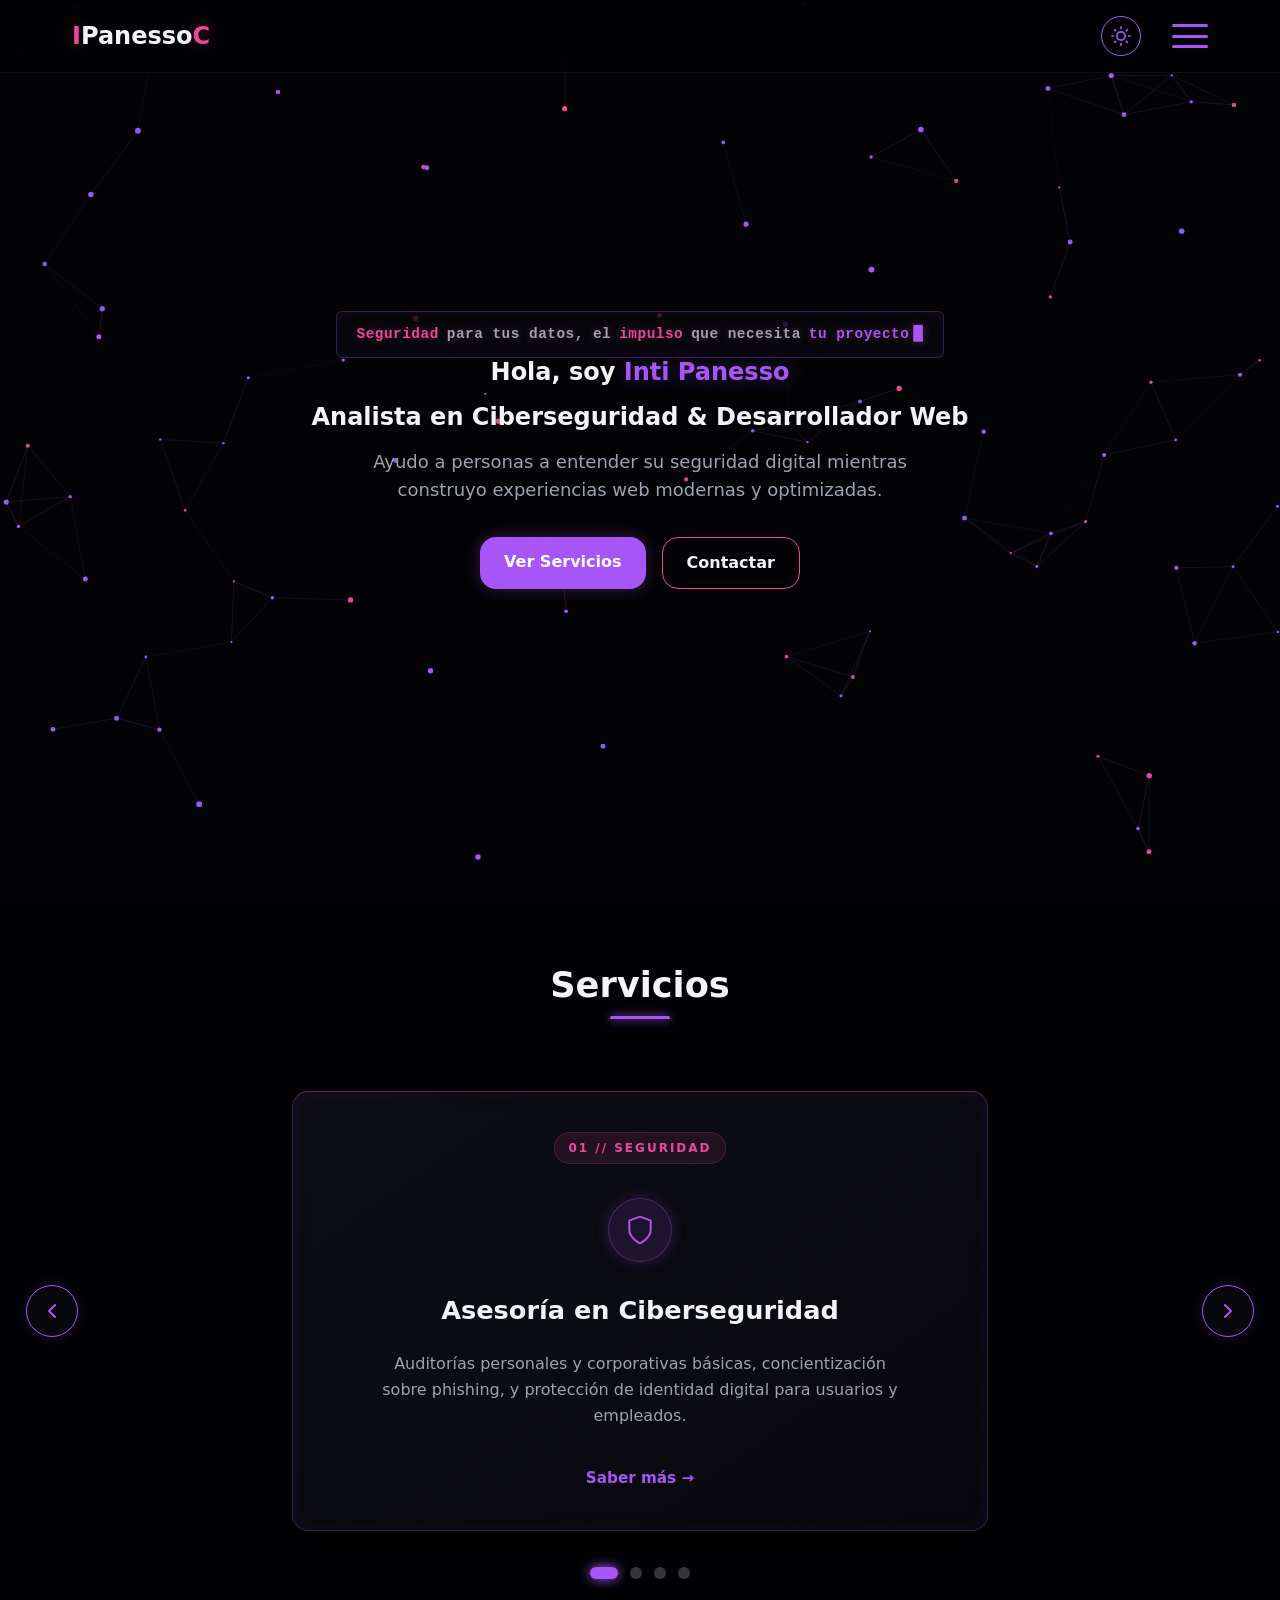
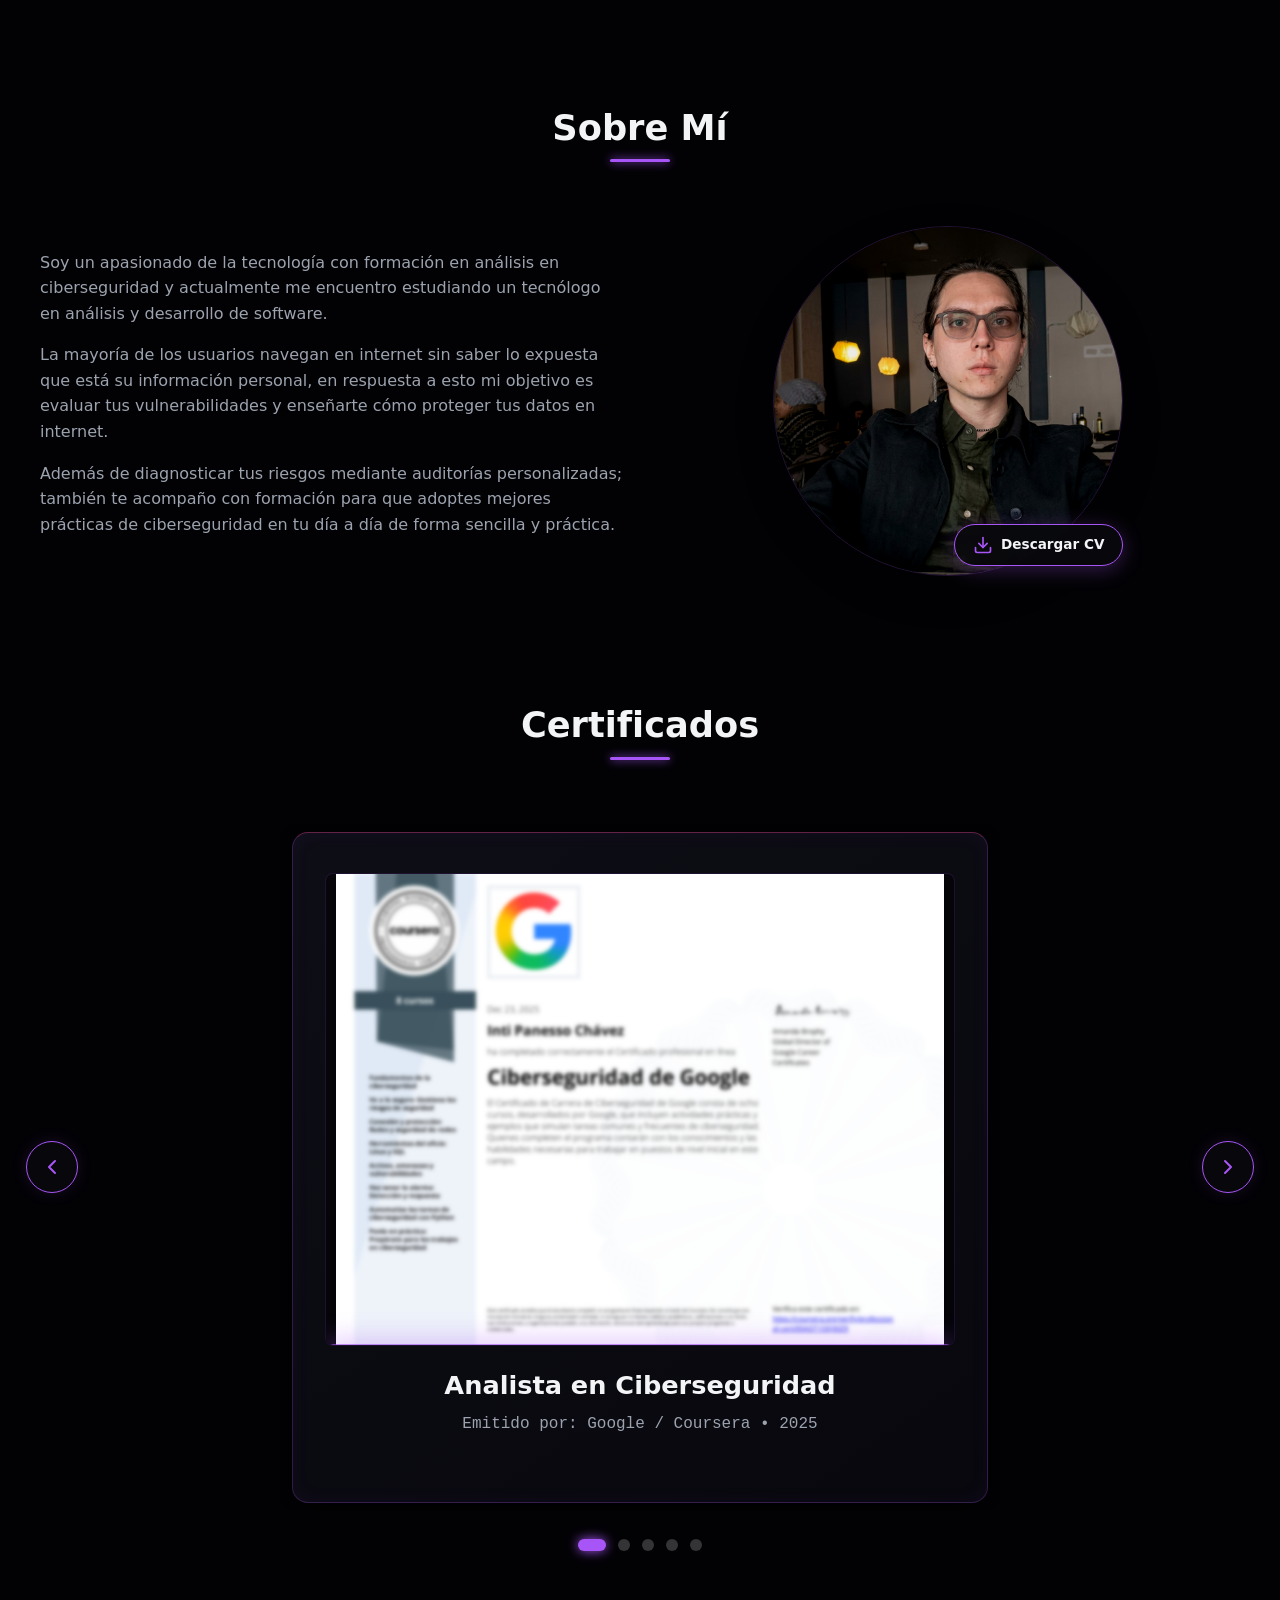
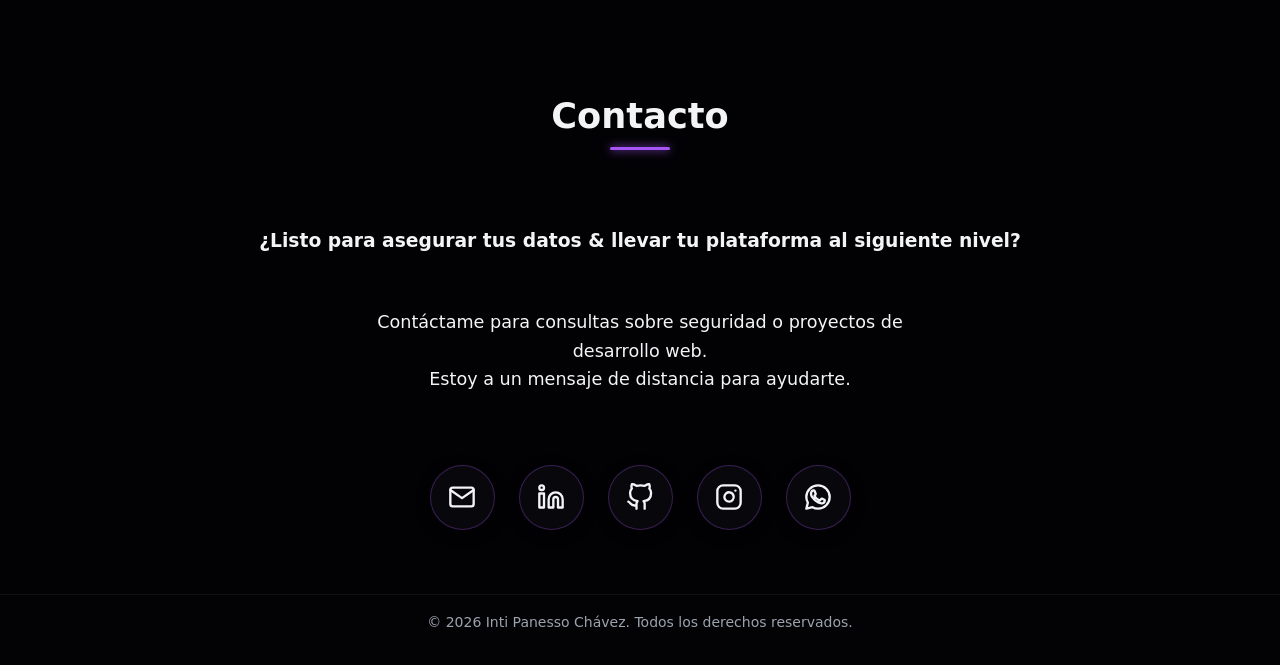
==== commit f534eba7: "Add icono pestaña" ====
--- a/index.html
+++ b/index.html
@@ -4,6 +4,7 @@
     <meta charset="UTF-8">
     <meta name="viewport" content="width=device-width, initial-scale=1.0">
     <title>IPanessoC | Portafolio Inti Panesso - Analista en Ciberseguridad & Desarrollador Web</title>
+    <link rel="icon" href="assets/logo-svg.svg" type="image/svg+xml">
     <meta name="description" content="Sitio web personal y portafolio de IPanessoC (Inti Panesso C.). Analista en ciberseguridad, desarrollador, proyectos y contacto.">
     <meta name="robots" content="index, follow">
     <link rel="stylesheet" href="styles.css">
--- a/styles.css
+++ b/styles.css
@@ -142,15 +142,15 @@
    MODO DÍA (LIGHT THEME - CYBERSECURITY)
    ========================================= */
 body.light-theme {
-    /* Paleta Clara */
-    --bg-main: #F8FAFC; /* Gris Pizarra super claro */
-    --bg-alt: #FFFFFF; /* Blanco puro */
-    --text-main: #0F172A; /* Slate 900 - Contraste alto para lectura */
-    --text-muted: #475569; /* Slate 600 */
-    
-    /* Acentos Tech/Seguridad */
-    --accent-primary: #2563EB; /* Azul Corporativo/Seguridad */
-    --accent-secondary: #06B6D4; /* Cian Tecnológico */
+    /* Nueva Paleta Orgánica/Tech */
+    --bg-main: #f4f9c3; /* Amarillo Claro (Cream) */
+    --bg-alt: #f7fdc4;  /* Amarillo verdoso muy sutil */
+    --text-main: #d4d47b; /* Verde Oscuro para contraste */
+    --text-muted: #6f654f; /* Verde Musgo */
+    
+    /* Acentos Verde Eléctrico/Lima */
+    --accent-primary: #d6a02d; /* ForestGreen */
+    --accent-secondary: #cacd32; /* LimeGreen */
 }
 
 /* Botón Toggle */
@@ -289,9 +289,30 @@
 
 /* Modificamos el layout interno para los certificados */
 .cert-card {
-    padding: 1.5rem; /* Menos padding para darle espacio al certificado */
-    justify-content: flex-start;
+    /* 1. la misma variable de altura mínima que los servicios */
+    min-height: var(--card-min-height); 
+    width: 100%;
+    
+    /* 2.  aspecto visual (fondo, bordes, sombras) para consistencia en el UI */
+    background: linear-gradient(145deg, rgba(15, 15, 24, 0.9), rgba(8, 8, 14, 0.95));
+    border: 1px solid rgba(168, 85, 247, 0.25);
+    border-radius: var(--border-radius);
+    box-shadow: 0 15px 35px rgba(0, 0, 0, 0.6), inset 0 0 20px rgba(168, 85, 247, 0.05);
+
+    /* 3. Layout Flex para distribuir el espacio verticalmente */
+    display: flex;
+    flex-direction: column;
+    /* space-between empuja la imagen arriba y el texto abajo si sobra espacio vertical */
+    justify-content: space-between; 
     gap: 1.5rem;
+    padding: 1.5rem;
+    transition: transform 0.3s ease, border-color 0.3s ease, box-shadow 0.3s ease;
+}
+
+.cert-card:hover {
+    transform: translateY(-4px);
+    border-color: rgba(236, 72, 153, 0.6);
+    box-shadow: 0 20px 45px rgba(0, 0, 0, 0.8), 0 0 25px rgba(168, 85, 247, 0.25);
 }
 
 /* El contenedor del certificado */
@@ -299,6 +320,7 @@
     width: 100%;
     /* Un aspect-ratio clásico de certificado apaisado (landscape) */
     aspect-ratio: 4 / 3; 
+    flex: 0 0 auto;
     background: rgba(0, 0, 0, 0.4);
     border-radius: 8px;
     border: 1px solid rgba(168, 85, 247, 0.15);
@@ -389,6 +411,11 @@
     color: var(--accent-secondary);
     font-family: monospace; /* Le da un toque "tech" o de código */
     margin-bottom: 0;
+    flex: 1 1 auto; 
+    display: flex;
+    flex-direction: column;
+    justify-content: center; /* Centra el texto verticalmente en el espacio sobrante */
+    text-align: center;
 }
 
 @media (max-width: 768px) {
@@ -899,6 +926,17 @@
 .social-bubble.whatsapp:hover::after { 
     border-top-color: #25D366; 
 }
+
+/* =========================================
+   FIX & TEST: BUBBLE & TOOLTIP EN MODO CLARO
+   ========================================= */
+
+body.light-theme .social-bubble.github:hover {
+    color: var(--accent-primary);
+    border-color: var(--accent-primary);
+    box-shadow: 0 10px 25px rgba(168, 85, 247, 0.4), inset 0 0 10px rgba(168, 85, 247, 0.2);
+}
+
 
 /* --- ESTILOS DEL MENÚ HAMBURGUESA (MULTI-DISPOSITIVO) --- */
 .mobile-menu-toggle {
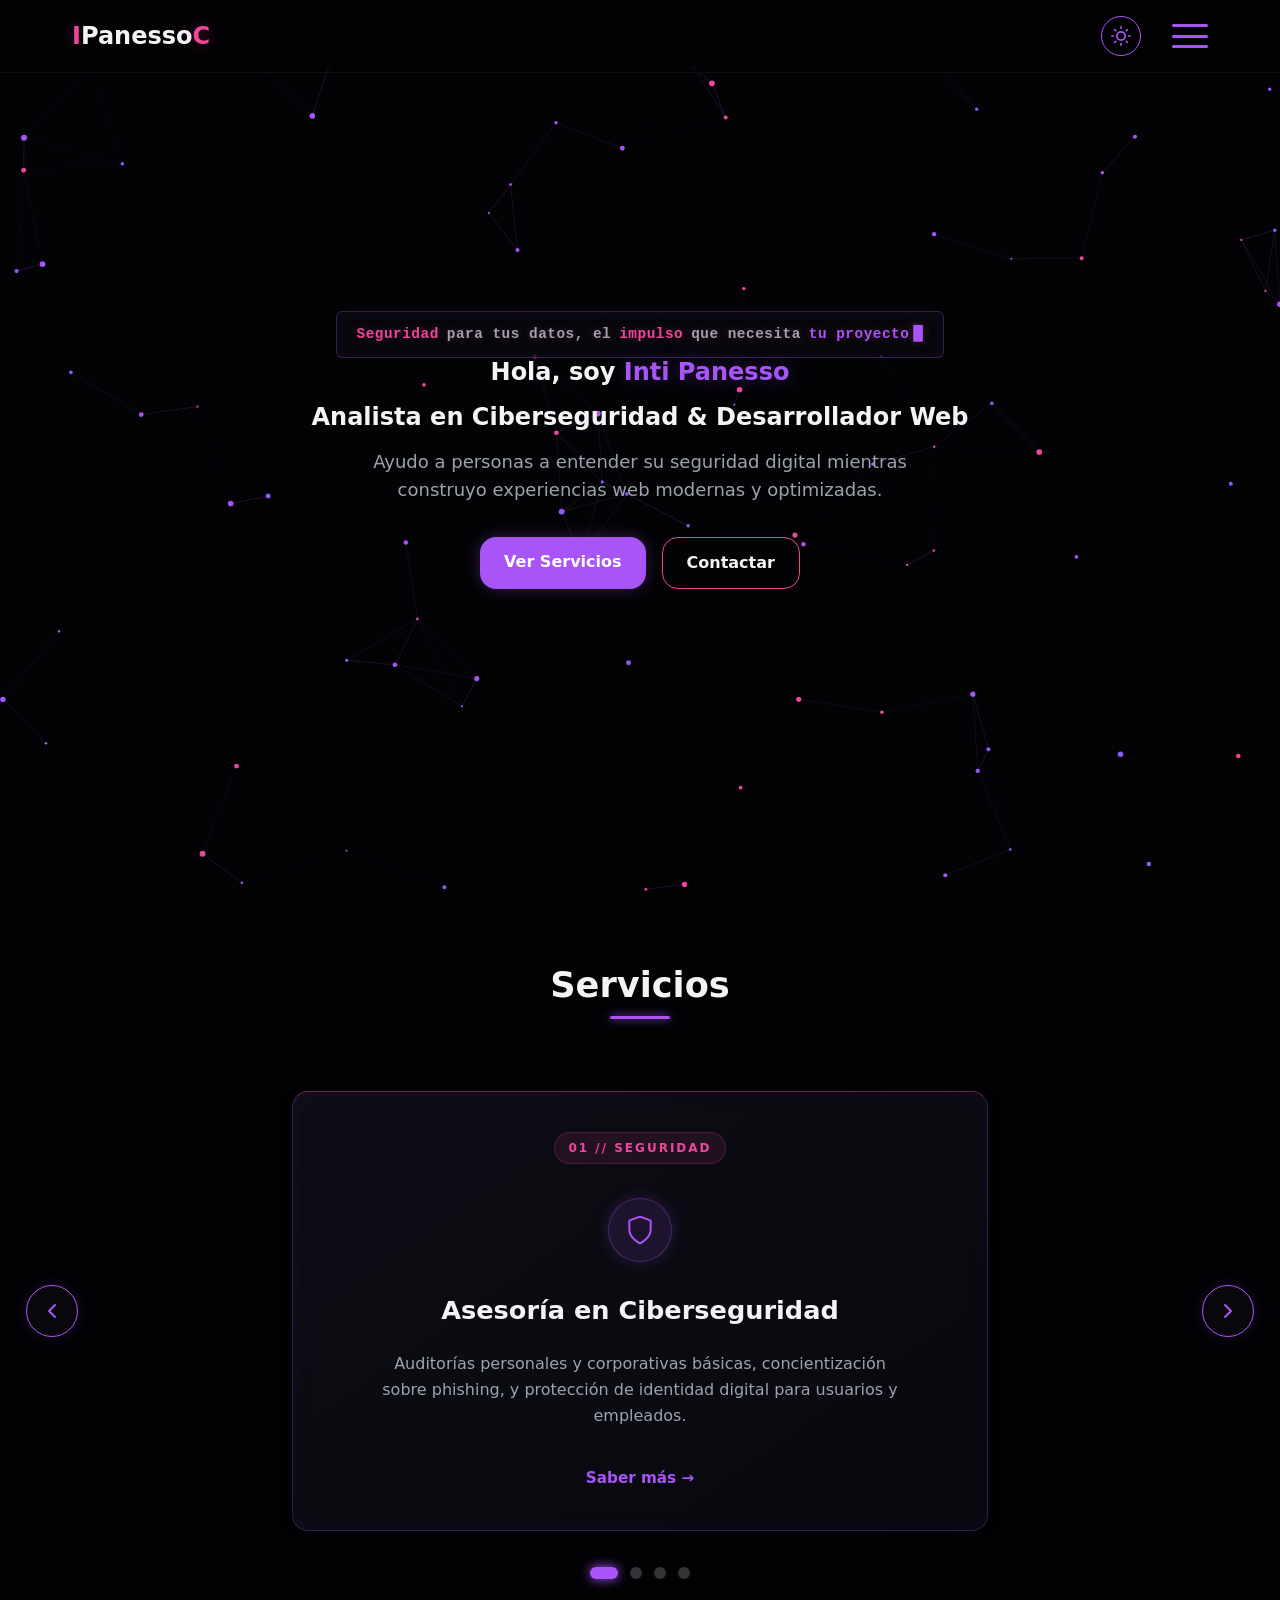
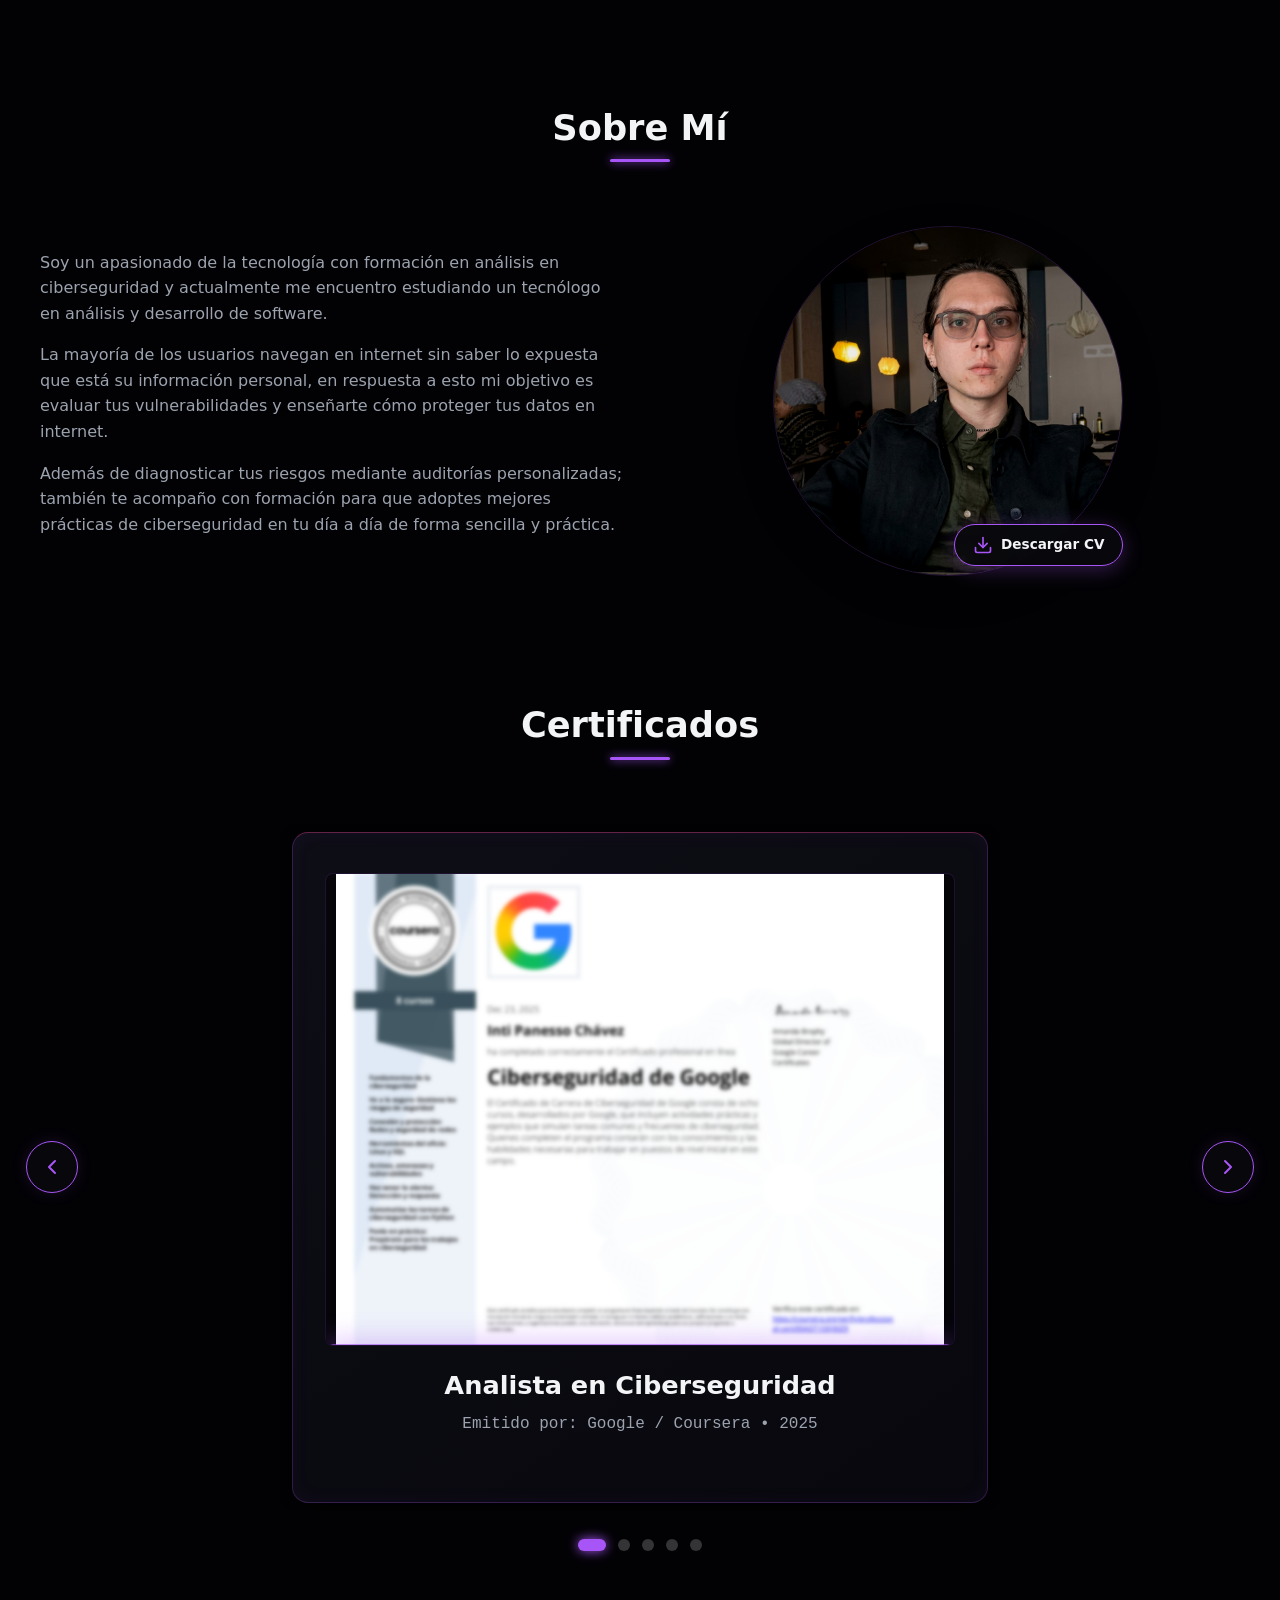
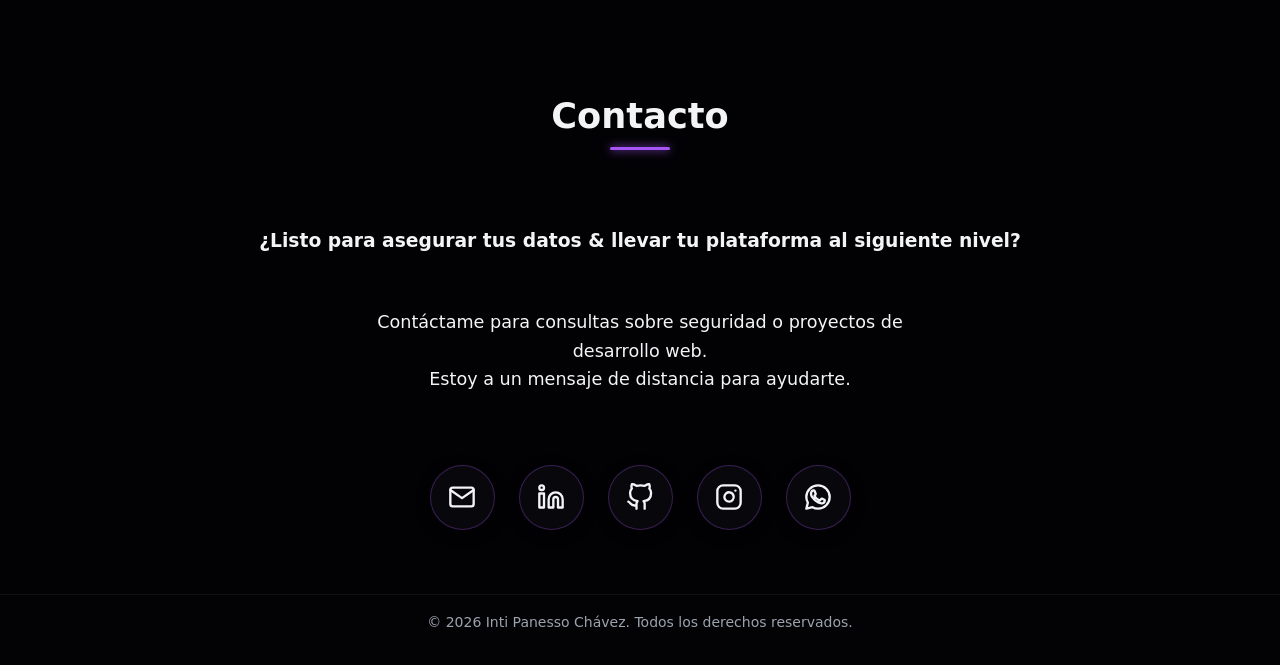
==== commit b12f5f5c: "Correccion" ====
--- a/index.html
+++ b/index.html
@@ -16,7 +16,6 @@
     <header class="header">
         <nav class="nav-container">
             <a href="#hero" class="logo"><span>I</span>Panesso<span>C</span></a>
-            
             <!-- (Aquí asumo que está tu <ul> con los enlaces de navegación) -->
 
             <!-- NUEVO: Contenedor agrupador para los botones de acción -->
--- a/styles.css
+++ b/styles.css
@@ -143,14 +143,15 @@
    ========================================= */
 body.light-theme {
     /* Nueva Paleta Orgánica/Tech */
-    --bg-main: #f4f9c3; /* Amarillo Claro (Cream) */
-    --bg-alt: #f7fdc4;  /* Amarillo verdoso muy sutil */
-    --text-main: #d4d47b; /* Verde Oscuro para contraste */
-    --text-muted: #6f654f; /* Verde Musgo */
+    --bg-main: #FAFCF3; /* Amarillo Claro (Cream) */
+    --bg-alt: #EFF4D9;  /* Amarillo verdoso muy sutil */
+    --text-main: #142E16; /* Verde Oscuro para contraste */
+    --text-muted: #4B6349; /* Verde Musgo */
     
     /* Acentos Verde Eléctrico/Lima */
-    --accent-primary: #d6a02d; /* ForestGreen */
-    --accent-secondary: #cacd32; /* LimeGreen */
+    --accent-primary: #EAB308; /* ForestGreen */
+    --accent-secondary: #52B72E; /* LimeGreen */
+    --accent-dark-yellow: #C27803;
 }
 
 /* Botón Toggle */
@@ -170,24 +171,46 @@
     color: #fff;
 }
 
+.light-theme .btn-primary {
+    color: var(--text-main);
+    box-shadow: 0 0 15px rgba(234, 179, 8, 0.4);
+}
+.light-theme .btn-primary:hover {
+    box-shadow: 0 0 25px rgba(234, 179, 8, 0.7);
+}
+
 /* 
   OVERRIDE DE COMPONENTES:
   Como tenías muchos colores fijos (rgba) para el modo oscuro, 
   necesitamos actualizarlos cuando .light-theme esté activo.
 */
 .light-theme .header {
-    background: rgba(255, 255, 255, 0.85);
-    border-bottom: 1px solid rgba(37, 99, 235, 0.1);
+    background: rgba(250, 252, 243, 0.85);
+    border-bottom: 1px solid rgba(82, 183, 46, 0.15);
+}
+
+.light-theme .logo span,
+.light-theme .terminal-tagline .prompt {
+    color: var(--accent-dark-yellow);
+}
+
+.light-theme h1 span {
+    color: var(--accent-secondary); /* Este es tu verde (#52B72E) */
+    text-shadow: 0 0 20px rgba(82, 183, 46, 0.3);
+}
+
+.light-theme .logo span {
+    text-shadow: 0 0 12px rgba(194, 120, 3, 0.25);
 }
 
 .light-theme .section {
-    background: rgba(255, 255, 255, 0.5);
+    background: rgba(250, 252, 243, 0.5);
 }
 
 .light-theme .terminal-tagline {
     background: #FFFFFF;
-    border-color: rgba(37, 99, 235, 0.3);
-    box-shadow: 0 4px 15px rgba(37, 99, 235, 0.05);
+    border-color: rgba(82, 183, 46, 0.3);
+    box-shadow: 0 4px 15px rgba(82, 183, 46, 0.08);
 }
 
 /* Tarjetas de Servicio (Look corporativo y limpio) */
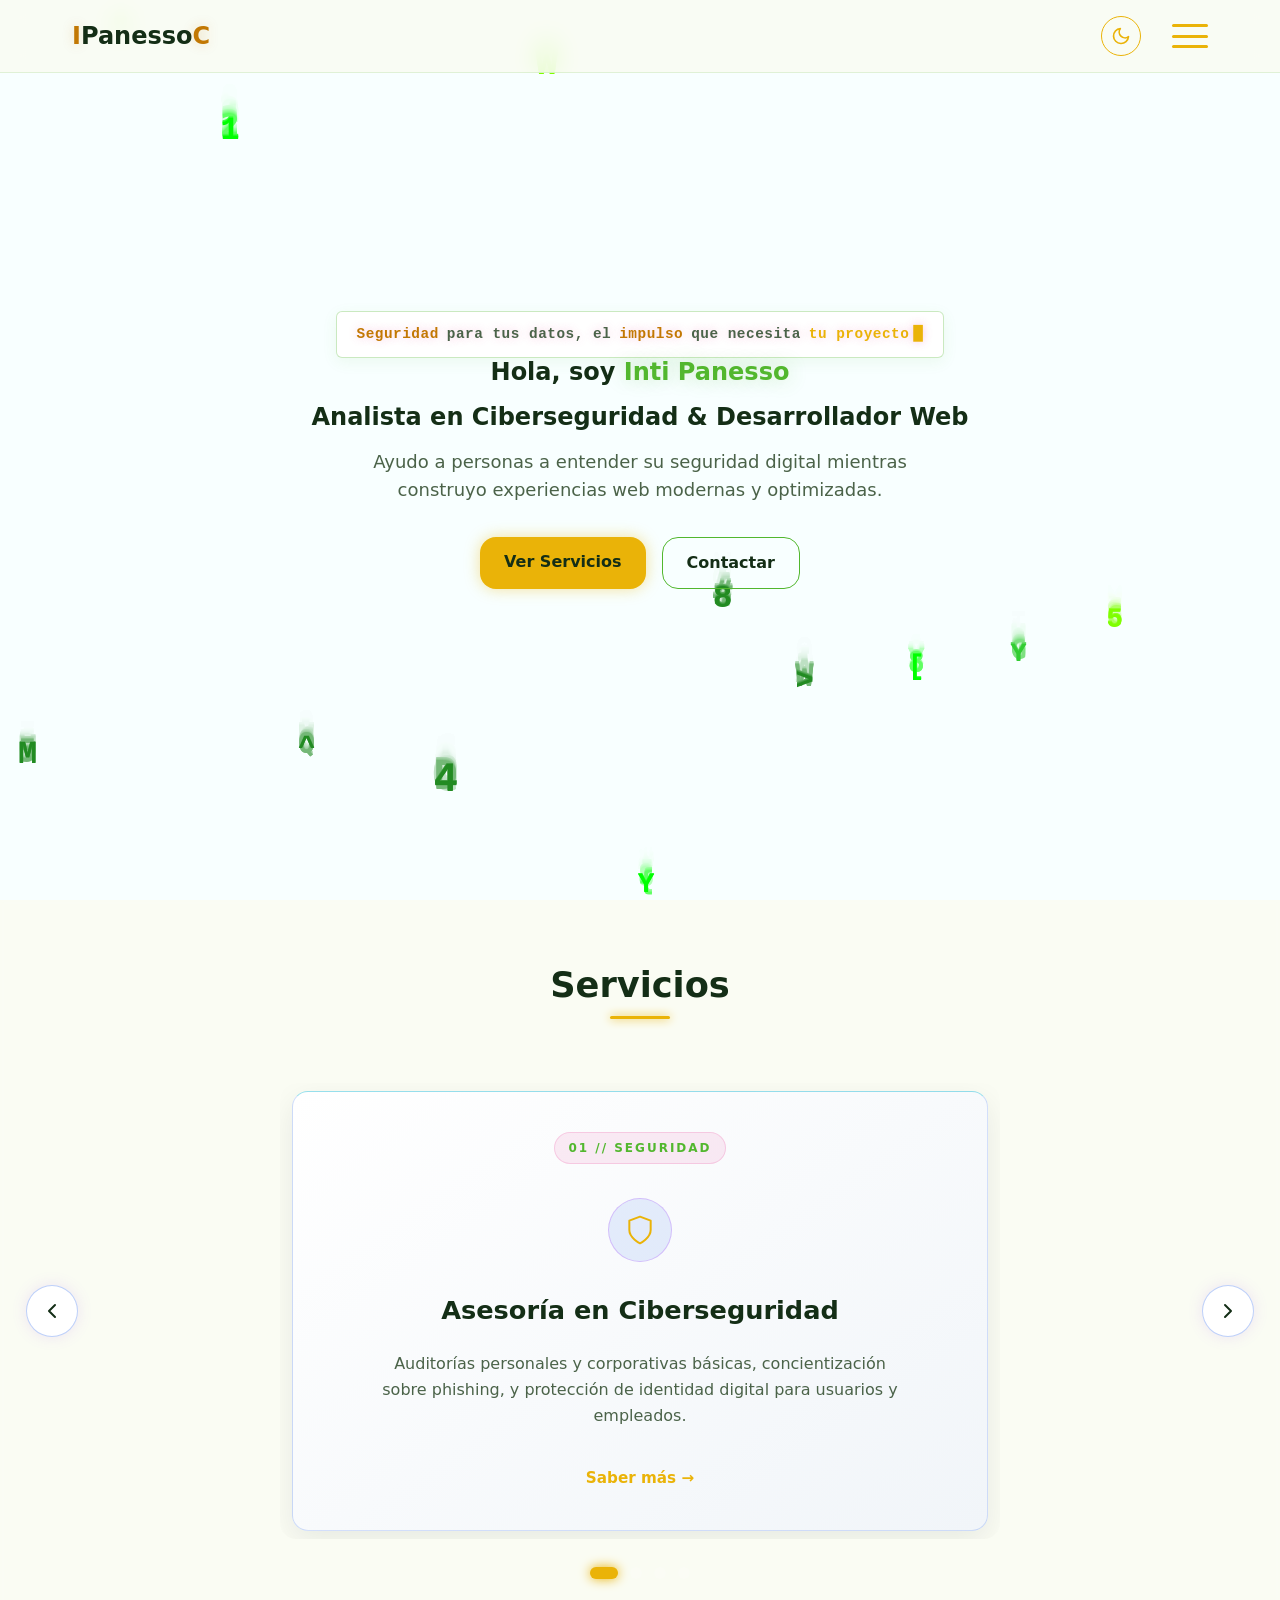
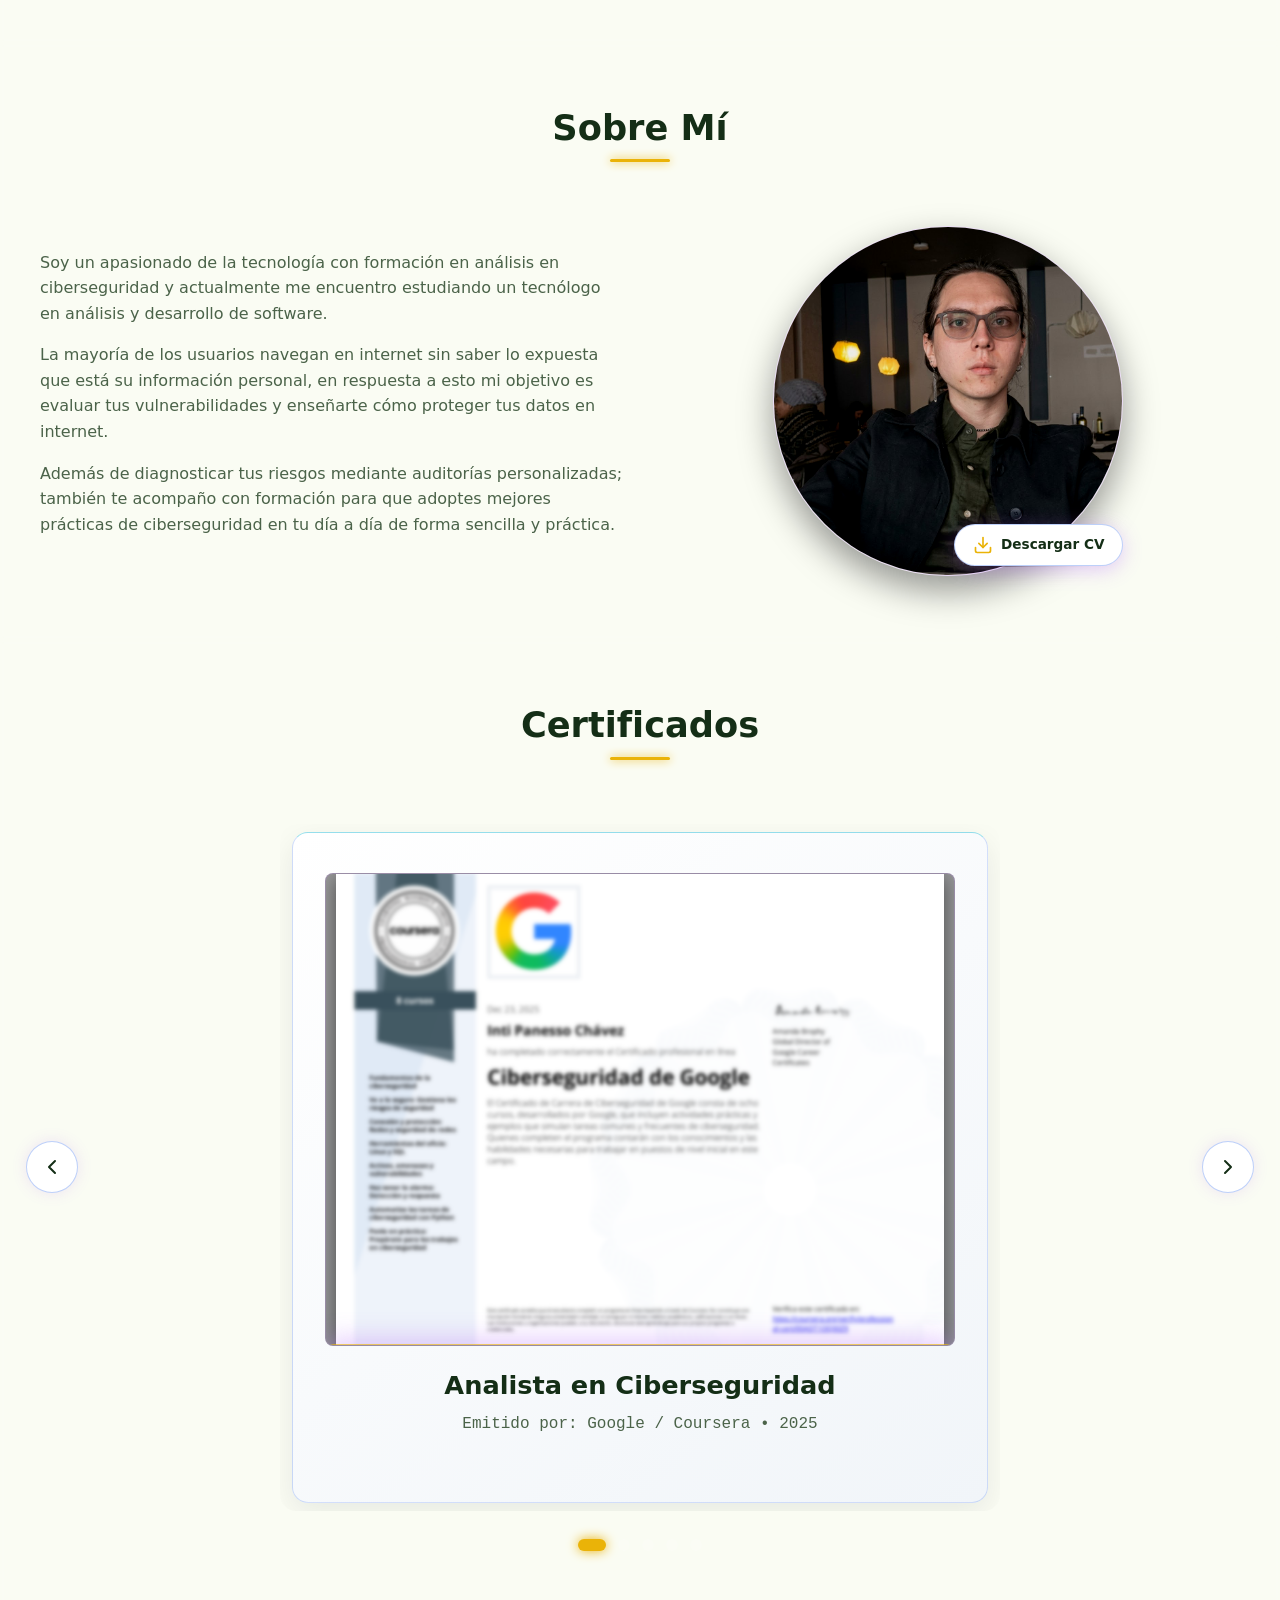
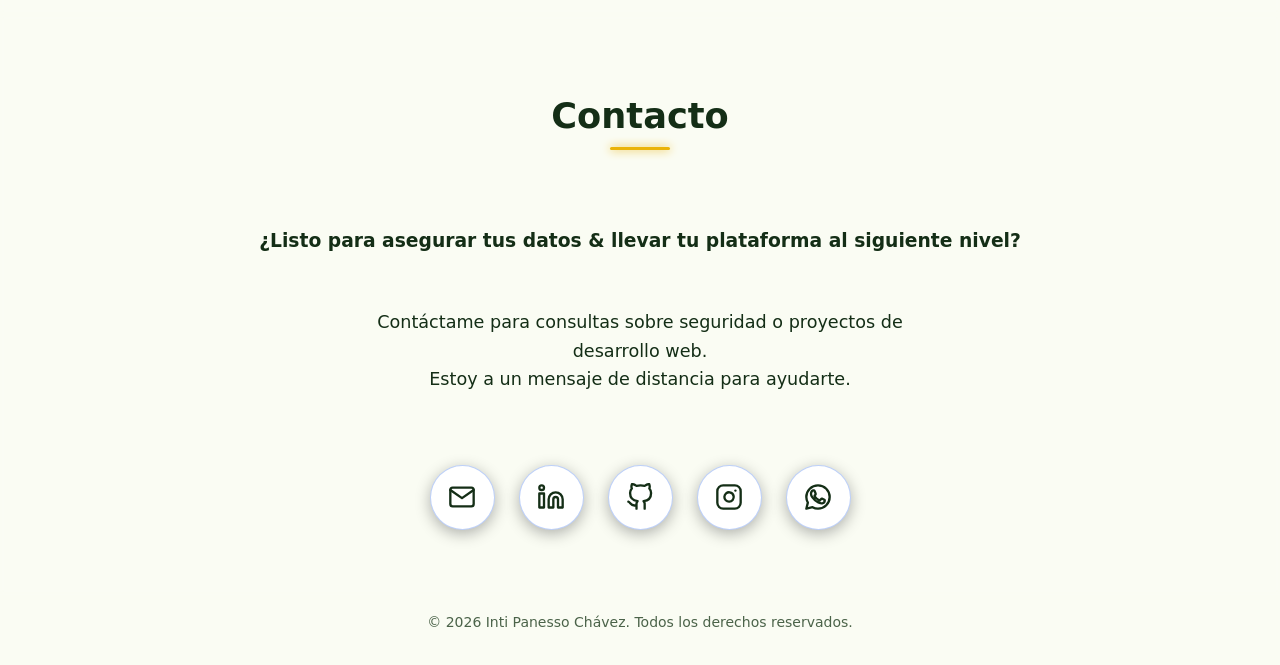
==== commit a1aa83df: "Add API endpoint for Formspree and link to the questionnaire page from the index page." ====
--- a/index.html
+++ b/index.html
@@ -16,7 +16,6 @@
     <header class="header">
         <nav class="nav-container">
             <a href="#hero" class="logo"><span>I</span>Panesso<span>C</span></a>
-            <!-- (Aquí asumo que está tu <ul> con los enlaces de navegación) -->
 
             <!-- NUEVO: Contenedor agrupador para los botones de acción -->
             <div class="nav-actions">
@@ -120,6 +119,7 @@
                                 </div>
                                 <h3>Desarrollo Web Front-End</h3>
                                 <p>Creación de sitios web modernos, responsivos y seguros utilizando las mejores prácticas de HTML, CSS y arquitecturas escalables.</p>
+                                <a href="cuestionario.html" class="card-link">Solicitar &rarr;</a>
                                 <a href="#contact" class="card-link">Saber más &rarr;</a>
                             </article>
                         </div>
--- a/styles.css
+++ b/styles.css
@@ -17,6 +17,10 @@
 
     /* Dimensiones de las tarjetas */
     --card-min-height: 440px; 
+}
+
+html {
+    scroll-behavior: smooth;
 }
 
 * {
@@ -243,6 +247,20 @@
     border-top: 2px solid var(--accent-primary);
 }
 .light-theme .cert-overlay p { color: var(--text-main); text-shadow: none; }
+
+/* =========================================
+   FIX: CONTRASTE DEL MENÚ EN MODO CLARO
+   ========================================= */
+/* Forzamos que las opciones del menú sean blancas porque el fondo del panel sigue siendo oscuro */
+body.light-theme .nav-links a {
+    color: #FFFFFF; 
+    text-shadow: 0 0 10px rgba(0, 0, 0, 0.5); /* Opcional: Pequeña sombra para extra legibilidad */
+}
+
+/* Mantenemos tu color de acento (verde eléctrico/amarillo) al pasar el mouse */
+body.light-theme .nav-links a:hover {
+    color: var(--accent-primary); 
+}
 
 /* =========================================
    EFECTO TERMINAL (TYPEWRITER)
@@ -951,13 +969,35 @@
 }
 
 /* =========================================
+   FIX: TEXTO DEL TOOLTIP EN MODO CLARO
+   ========================================= */
+body.light-theme .social-bubble::before {
+    color: #EAB308;
+}
+
+/* =========================================
+   FIX: BORDE Y TRIÁNGULO DEL TOOLTIP GITHUB (MODO CLARO)
+   ========================================= */
+body.light-theme .social-bubble.github:hover::before {
+    border-color: var(--accent-primary);
+    box-shadow: 0 0 15px rgba(234, 179, 8, 0.2); 
+}
+
+/* 2. Modificamos el color del triángulo inferior (::after) */
+body.light-theme .social-bubble.github:hover::after {
+    /* Usamos border-top-color porque el triángulo CSS está construido
+       sobre el borde superior del pseudo-elemento */
+    border-top-color: var(--accent-primary); 
+}
+
+/* =========================================
    FIX & TEST: BUBBLE & TOOLTIP EN MODO CLARO
    ========================================= */
 
 body.light-theme .social-bubble.github:hover {
     color: var(--accent-primary);
     border-color: var(--accent-primary);
-    box-shadow: 0 10px 25px rgba(168, 85, 247, 0.4), inset 0 0 10px rgba(168, 85, 247, 0.2);
+    box-shadow: 0 10px 25px #a855f766, inset 0 0 10px #a855f733;
 }
 
 
